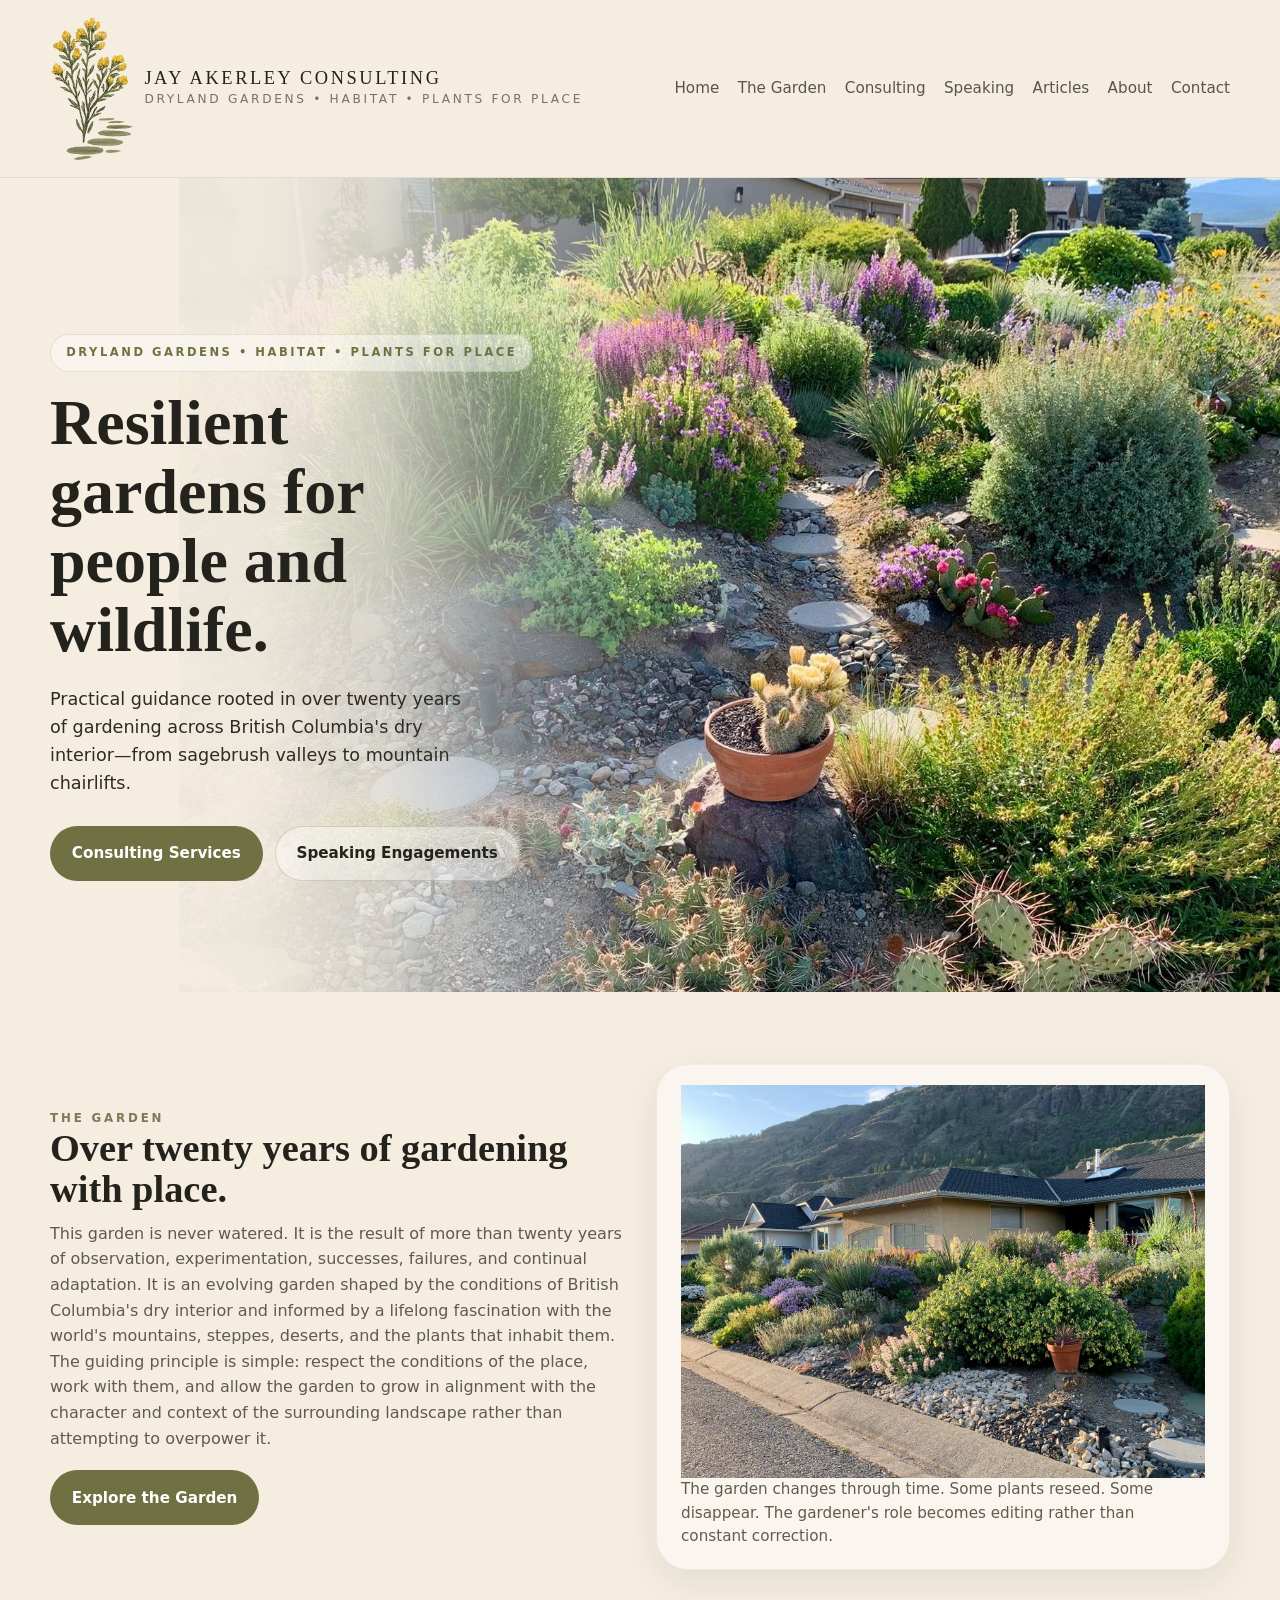
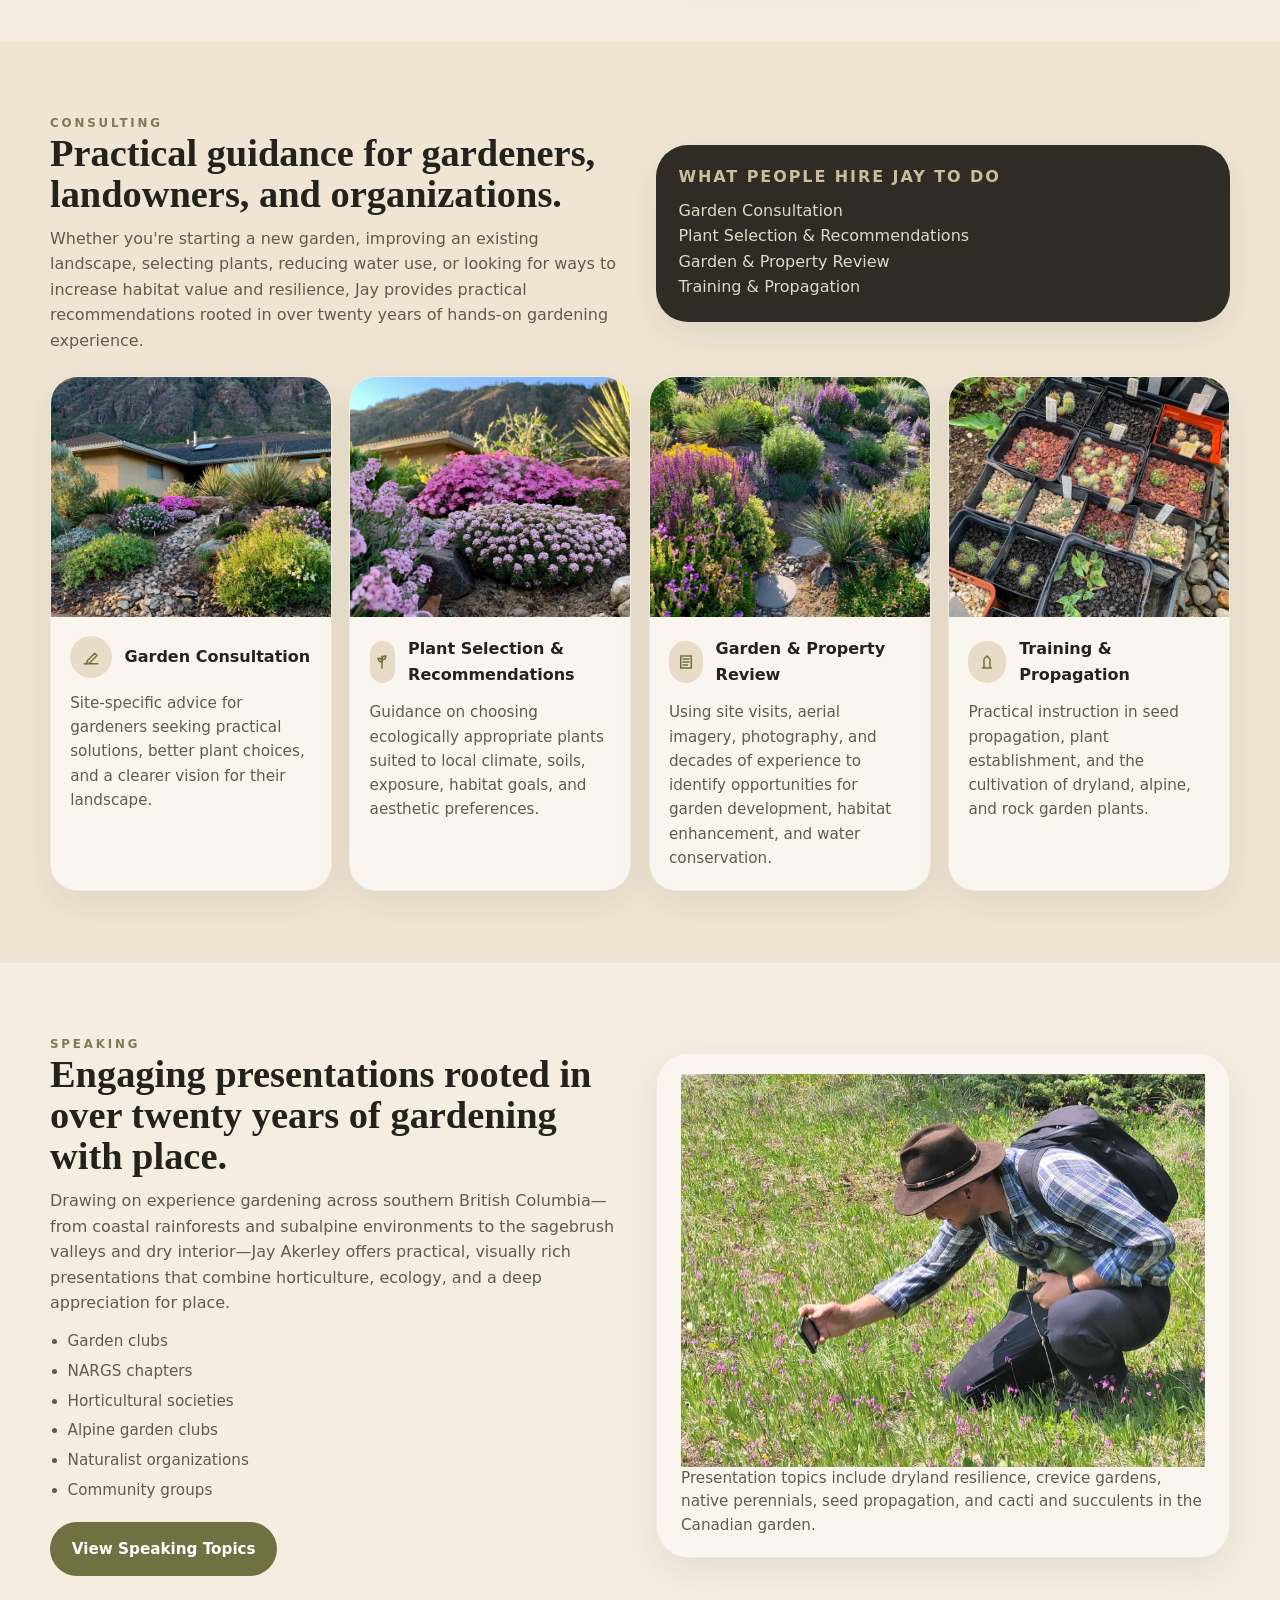
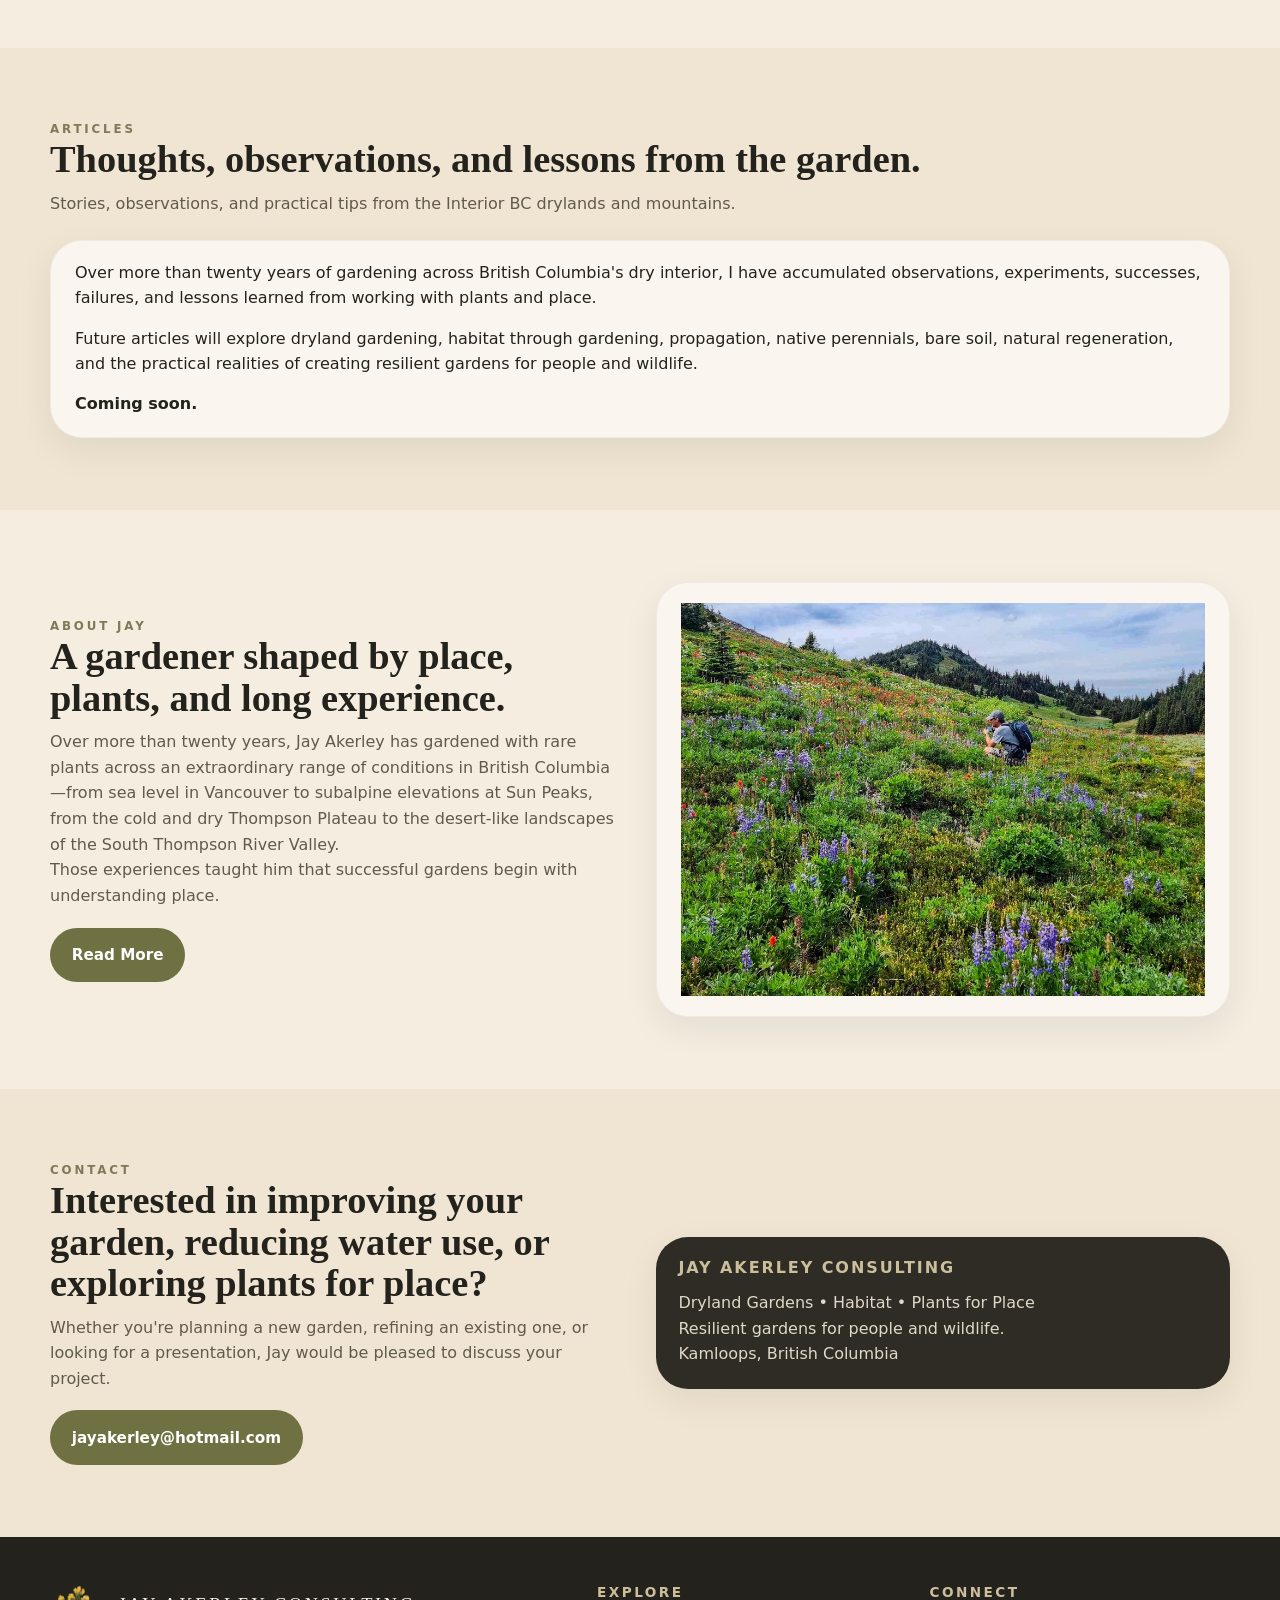
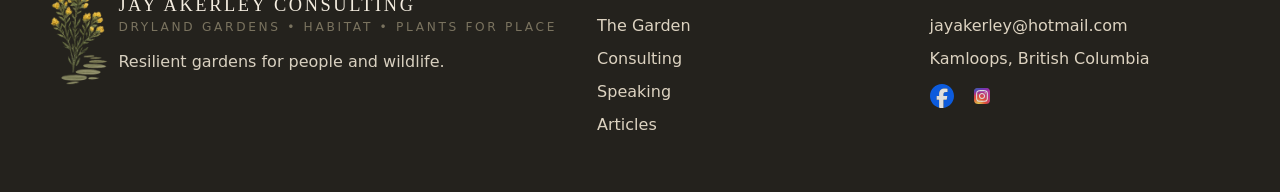
==== index.html @ c8976a8c "Update index.html" ====
<!doctype html>
<html lang="en">
<head>
  <meta charset="utf-8" />
  <meta name="viewport" content="width=device-width, initial-scale=1" />
  <title>Jay Akerley Consulting</title>
  <meta name="description" content="Jay Akerley Consulting — Dryland Gardens, Habitat, Plants for Place." />
  <link rel="stylesheet" href="/styles.css" />
</head>
<body class="">
  <header class="site-header">
    <div class="container header-inner">
      <a href="/index.html" class="brand">
        <img src="/images/akerley-logo.png" alt="" class="logo" />
        <div>
          <div class="brand-name">JAY AKERLEY CONSULTING</div>
          <div class="brand-sub">Dryland Gardens • Habitat • Plants for Place</div>
        </div>
      </a>
      
<nav class="topnav desktop-nav">
  <a href="/index.html">Home</a>
  <a href="/garden.html">The Garden</a>
  <a href="/consulting.html">Consulting</a>
  <a href="/speaking.html">Speaking</a>
  <a href="/articles.html">Articles</a>
  <a href="/about.html">About</a>
  <a href="/contact.html">Contact</a>
</nav>
<details class="mobile-menu">
  <summary>Menu</summary>
  <div class="mobile-menu-panel">
    <a href="/index.html">Home</a>
    <a href="/garden.html">The Garden</a>
    <a href="/consulting.html">Consulting</a>
    <a href="/speaking.html">Speaking</a>
    <a href="/articles.html">Articles</a>
    <a href="/about.html">About</a>
    <a href="/contact.html">Contact</a>
  </div>
</details>

    </div>
  </header>
  
<section class="hero">
  <img class="bg" src="/images/714651250_10174152082140104_7938089028766480697_n.jpg" alt="Dryland garden with mountain backdrop" />
  <div class="container hero-inner">
    <div>
      <span class="kicker">Dryland Gardens • Habitat • Plants for Place</span>
      <h1>Resilient gardens for people and wildlife.</h1>
      <p class="lead">Practical guidance rooted in over twenty years of gardening across British Columbia's dry interior—from sagebrush valleys to mountain chairlifts.</p>
      <div class="actions">
        <a class="btn primary" href="/consulting.html">Consulting Services</a>
        <a class="btn secondary" href="/speaking.html">Speaking Engagements</a>
      </div>
    </div>
  </div>
</section>

<section class="section">
  <div class="container section-grid grid-2">
    <div>
      <p class="eyebrow">The Garden</p>
      <h2>Over twenty years of gardening with place.</h2>
      <p class="copy">This garden is never watered. It is the result of more than twenty years of observation, experimentation, successes, failures, and continual adaptation. It is an evolving garden shaped by the conditions of British Columbia's dry interior and informed by a lifelong fascination with the world's mountains, steppes, deserts, and the plants that inhabit them.</p>
      <p class="copy">The guiding principle is simple: respect the conditions of the place, work with them, and allow the garden to grow in alignment with the character and context of the surrounding landscape rather than attempting to overpower it.</p>
      <p style="margin-top:1.2rem;"><a class="btn primary" href="/garden.html">Explore the Garden</a></p>
    </div>
    <div class="article">
      <div class="image-box tall">
        <img src="/images/708376964_10174094939240104_8973511419617012085_n.jpg" alt="Garden plantings" />
      </div>
      <div class="pad">
        <p class="small">The garden changes through time. Some plants reseed. Some disappear. The gardener's role becomes editing rather than constant correction.</p>
      </div>
    </div>
  </div>
</section>

<section class="section alt">
  <div class="container">
    <div class="section-grid grid-2">
      <div>
        <p class="eyebrow">Consulting</p>
        <h2>Practical guidance for gardeners, landowners, and organizations.</h2>
        <p class="copy">Whether you're starting a new garden, improving an existing landscape, selecting plants, reducing water use, or looking for ways to increase habitat value and resilience, Jay provides practical recommendations rooted in over twenty years of hands-on gardening experience.</p>
      </div>
      <div class="note">
        <h3>What people hire Jay to do</h3>
        <p style="margin-top:.8rem;">Garden Consultation</p>
        <p>Plant Selection &amp; Recommendations</p>
        <p>Garden &amp; Property Review</p>
        <p>Training &amp; Propagation</p>
      </div>
    </div>

    <div class="card-grid grid-4" style="margin-top:1.4rem;">
      <article class="card">
        <div class="image-box"><img src="/images/689567761_10173937063770104_6116397113984922759_n.jpg" alt="Garden consultation image" /></div>
        <div class="pad">
          <div class="meta"><span class="icon-badge"><svg class="ic" width="18" height="18" viewBox="0 0 24 24" fill="none"><path d="M3 21h18" stroke="currentColor" stroke-width="2" stroke-linecap="round"/><path d="M7 17l10-10 3 3-10 10-4 1 1-4z" stroke="currentColor" stroke-width="2" stroke-linejoin="round"/></svg></span><strong>Garden Consultation</strong></div>
          <p class="small">Site-specific advice for gardeners seeking practical solutions, better plant choices, and a clearer vision for their landscape.</p>
        </div>
      </article>
      <article class="card">
        <div class="image-box"><img src="/images/691157831_10173937063495104_4169867192522040508_n.jpg" alt="Plant selection image" /></div>
        <div class="pad">
          <div class="meta"><span class="icon-badge"><svg class="ic" width="18" height="18" viewBox="0 0 24 24" fill="none"><path d="M12 20V4" stroke="currentColor" stroke-width="2" stroke-linecap="round"/><path d="M12 12c-3 0-5-2-5-5 3 0 5 2 5 5z" stroke="currentColor" stroke-width="2"/><path d="M12 9c3 0 5-2 5-5-3 0-5 2-5 5z" stroke="currentColor" stroke-width="2"/></svg></span><strong>Plant Selection &amp; Recommendations</strong></div>
          <p class="small">Guidance on choosing ecologically appropriate plants suited to local climate, soils, exposure, habitat goals, and aesthetic preferences.</p>
        </div>
      </article>
      <article class="card">
        <div class="image-box"><img src="/images/713663648_10174152081805104_2705184577517719382_n.jpg" alt="Garden and property review image" /></div>
        <div class="pad">
          <div class="meta"><span class="icon-badge"><svg class="ic" width="18" height="18" viewBox="0 0 24 24" fill="none"><path d="M5 4h14v16H5z" stroke="currentColor" stroke-width="2"/><path d="M8 8h8M8 12h8M8 16h6" stroke="currentColor" stroke-width="2" stroke-linecap="round"/></svg></span><strong>Garden &amp; Property Review</strong></div>
          <p class="small">Using site visits, aerial imagery, photography, and decades of experience to identify opportunities for garden development, habitat enhancement, and water conservation.</p>
        </div>
      </article>
      <article class="card">
        <div class="image-box"><img src="/images/470497239_18312985126167660_2820225828116471611_n.jpg" alt="Training and propagation image" /></div>
        <div class="pad">
          <div class="meta"><span class="icon-badge"><svg class="ic" width="18" height="18" viewBox="0 0 24 24" fill="none"><path d="M6 20h12" stroke="currentColor" stroke-width="2" stroke-linecap="round"/><path d="M8 20V8l4-4 4 4v12" stroke="currentColor" stroke-width="2" stroke-linejoin="round"/></svg></span><strong>Training &amp; Propagation</strong></div>
          <p class="small">Practical instruction in seed propagation, plant establishment, and the cultivation of dryland, alpine, and rock garden plants.</p>
        </div>
      </article>
    </div>
  </div>
</section>

<section class="section">
  <div class="container section-grid grid-2">
    <div>
      <p class="eyebrow">Speaking</p>
      <h2>Engaging presentations rooted in over twenty years of gardening with place.</h2>
      <p class="copy">Drawing on experience gardening across southern British Columbia—from coastal rainforests and subalpine environments to the sagebrush valleys and dry interior—Jay Akerley offers practical, visually rich presentations that combine horticulture, ecology, and a deep appreciation for place.</p>
      <ul class="list small">
        <li>Garden clubs</li>
        <li>NARGS chapters</li>
        <li>Horticultural societies</li>
        <li>Alpine garden clubs</li>
        <li>Naturalist organizations</li>
        <li>Community groups</li>
      </ul>
      <p style="margin-top:1.2rem;"><a class="btn primary" href="/speaking.html">View Speaking Topics</a></p>
    </div>
    <div class="article">
      <div class="image-box tall">
        <img src="/images/517382011_10171443575075104_3235438899362492608_n.jpg" alt="Speaking image" />
      </div>
      <div class="pad">
        <p class="small">Presentation topics include dryland resilience, crevice gardens, native perennials, seed propagation, and cacti and succulents in the Canadian garden.</p>
      </div>
    </div>
  </div>
</section>

<section class="section alt">
  <div class="container">
    <p class="eyebrow">Articles</p>
    <h2>Thoughts, observations, and lessons from the garden.</h2>
    <p class="copy">Stories, observations, and practical tips from the Interior BC drylands and mountains.</p>
<!--
    <div class="card-grid grid-3" style="margin-top:1.2rem;">
      <article class="card"><div class="pad"><div class="pill">Article</div><h3 style="margin-top:.8rem;">Bare Soil, Living Garden</h3><p class="small" style="margin-top:.6rem;">Why exposed soil, natural regeneration, and editing matter in this style of gardening.</p></div></article>
      <article class="card"><div class="pad"><div class="pill">Article</div><h3 style="margin-top:.8rem;">Gardening with Place</h3><p class="small" style="margin-top:.6rem;">How climate, soils, exposure, and ecology shape better gardens.</p></div></article>
      <article class="card"><div class="pad"><div class="pill">Article</div><h3 style="margin-top:.8rem;">Regeneration, Not Maintenance</h3><p class="small" style="margin-top:.6rem;">How a garden can increasingly participate in its own renewal.</p></div></article>
    </div>
-->
     <div class="article" style="margin-top:1.5rem;">
      <p>
        Over more than twenty years of gardening across British Columbia's dry interior,
        I have accumulated observations, experiments, successes, failures, and lessons
        learned from working with plants and place.
      </p>

      <p>
        Future articles will explore dryland gardening, habitat through gardening,
        propagation, native perennials, bare soil, natural regeneration, and the
        practical realities of creating resilient gardens for people and wildlife.
      </p>
      <p><strong>Coming soon.</strong></p>
    </div>
  </div>
</section>

<section class="section">
  <div class="container split">
    <div>
      <p class="eyebrow">About Jay</p>
      <h2>A gardener shaped by place, plants, and long experience.</h2>
      <p class="copy">Over more than twenty years, Jay Akerley has gardened with rare plants across an extraordinary range of conditions in British Columbia—from sea level in Vancouver to subalpine elevations at Sun Peaks, from the cold and dry Thompson Plateau to the desert-like landscapes of the South Thompson River Valley.</p>
      <p class="copy">Those experiences taught him that successful gardens begin with understanding place.</p>
      <p style="margin-top:1.2rem;"><a class="btn primary" href="/about.html">Read More</a></p>
    </div>
    <div class="article">
      <div class="image-box tall">
        <img src="/images/Picture1.jpg" alt="Portrait of Jay" />
      </div>
    </div>
  </div>
</section>

<section class="section alt">
  <div class="container split">
    <div>
      <p class="eyebrow">Contact</p>
      <h2>Interested in improving your garden, reducing water use, or exploring plants for place?</h2>
      <p class="copy">Whether you're planning a new garden, refining an existing one, or looking for a presentation, Jay would be pleased to discuss your project.</p>
      <p style="margin-top:1.2rem;"><a class="btn primary" href="mailto:jayakerley@hotmail.com">jayakerley@hotmail.com</a></p>
    </div>
    <div class="note">
      <h3>Jay Akerley Consulting</h3>
      <p style="margin-top:.85rem;">Dryland Gardens • Habitat • Plants for Place</p>
      <p>Resilient gardens for people and wildlife.</p>
      <p>Kamloops, British Columbia</p>
    </div>
  </div>
</section>

  
<footer class="site-footer">
  <div class="container footer-grid">
    <div>
      <div class="brand footer-brand">
        <img src="/images/akerley-logo.png" alt="" class="logo" />
        <div>
          <div class="brand-name">JAY AKERLEY CONSULTING</div>
          <div class="brand-sub">Dryland Gardens • Habitat • Plants for Place</div>
          <p class="footer-tag">Resilient gardens for people and wildlife.</p>
        </div>
      </div>
    </div>
    <div>
      <h3>Explore</h3>
      <ul>
        <li><a href="/garden.html">The Garden</a></li>
        <li><a href="/consulting.html">Consulting</a></li>
        <li><a href="/speaking.html">Speaking</a></li>
        <li><a href="/articles.html">Articles</a></li>
      </ul>
    </div>
    <div>
      <h3>Connect</h3>
        <ul>
          <li><a href="mailto:jayakerley@hotmail.com">jayakerley@hotmail.com</a></li>
          <li>Kamloops, British Columbia</li>
        </ul>
      <div class="social-links">
        <a href="https://facebook.com/jay.akerley/" target="_blank" aria-label="Facebook">
          <img src="/images/facebook.svg" alt="Facebook">
        </a>
        <a href="https://instagram.com/jayakerley/" target="_blank" aria-label="Instagram">
        <img src="/images/instagram.svg" alt="Instagram">
        </a>
      </div>
    </div>
  </div>
</footer>

</body>
</html>
---- styles.css ----
:root{
  --bg:#f4ede0;
  --bg-alt:#efe5d2;
  --card:#faf6ef;
  --ink:#24221d;
  --muted:#605b4d;
  --sage:#6f7142;
  --sage-dark:#5f6139;
  --line:rgba(36,34,29,.09);
  --shadow:0 12px 35px rgba(36,34,29,.08);
  --radius:28px;
}
*{box-sizing:border-box}
html{scroll-behavior:smooth}
body{
  margin:0;
  font-family: Inter, system-ui, -apple-system, BlinkMacSystemFont, "Segoe UI", sans-serif;
  color:var(--ink);
  background:var(--bg);
  line-height:1.6;
}
img{max-width:100%; display:block}
a{color:inherit; text-decoration:none}
.container{width:min(1180px, calc(100% - 2rem)); margin:0 auto}
.site-header{
  position:sticky; top:0; z-index:40;
  backdrop-filter: blur(12px);
  background:rgba(244,237,224,.9);
  border-bottom:1px solid var(--line);
}
.header-inner{
  display:flex;
  align-items:center;
  justify-content:space-between;
  gap:1rem;
  padding:1rem 0;
}

.brand{
  display:flex;
  align-items:center;
  gap:.65rem;
  min-width:0;
}

.logo{
  width:84px;
  height:auto;
  flex:none;
}

.brand-name{
  font-family: Georgia, "Times New Roman", serif;
  letter-spacing:.14em;
  text-transform:uppercase;
  font-size:1.15rem;
  line-height:1.1;
}

.brand-sub{
  font-size:.76rem;
  letter-spacing:.22em;
  text-transform:uppercase;
  color:#7a735f;
  margin-top:.15rem;
}
.topnav{display:flex; gap:1.15rem; font-size:.95rem; color:#5a5548}
.topnav a{padding:.3rem 0}
.topnav a:hover{color:var(--sage)}
.mobile-menu{display:none; position:relative}
.mobile-menu summary{
  list-style:none; cursor:pointer; padding:.55rem .85rem; border:1px solid var(--line);
  border-radius:999px; background:rgba(255,255,255,.35);
}
.mobile-menu summary::-webkit-details-marker{display:none}
.mobile-menu-panel{
  position:absolute; right:0; top:calc(100% + .5rem);
  background:#fff; border:1px solid var(--line); border-radius:18px; box-shadow:var(--shadow);
  padding:.5rem; min-width:220px;
}
.mobile-menu-panel a{display:block; padding:.75rem .8rem; border-radius:12px}
.mobile-menu-panel a:hover{background:rgba(111,113,66,.08)}
.hero{
  position:relative; overflow:hidden;
  min-height:calc(100vh - 86px);
  display:flex; align-items:center;
}
.hero::before{
  content:"";
  position:absolute;
  inset:0;
  background: linear-gradient(
    90deg,
    rgba(244,237,224,0.98) 0%,
    rgba(244,237,224,0.96) 20%,
    rgba(244,237,224,0.82) 30%,
    rgba(244,237,224,0.45) 40%,
    rgba(244,237,224,0.12) 52%,
    rgba(244,237,224,0.00) 62%
  );
  z-index:1;
}
.hero img.bg{
  position:absolute;
  top:0;
  left:0;
  width:108%;
  height:100%;
  object-fit:cover;
  transform:translateX(14%);
}
.hero-inner{position:relative; z-index:2; padding:7rem 0 4.25rem 0;}
.kicker{
  display:inline-flex; align-items:center; gap:.4rem;
  border:1px solid rgba(111,113,66,.16); background:rgba(255,255,255,.45);
  color:var(--sage); padding:.55rem .95rem; border-radius:999px;
  letter-spacing:.22em; text-transform:uppercase; font-size:.72rem; font-weight:700;
}
h1,h2,h3{
  font-family: Georgia, "Times New Roman", serif; line-height:1.08; margin:0; margin-bottom: 10px;
}
h1{font-size:clamp(2.5rem, 5vw, 4.5rem); max-width:10ch; margin-top:1rem}
h2{font-size:clamp(2rem, 3vw, 3rem)}
h3{font-size:1.38rem}
.lead{font-size:1.1rem; color:#2f2b24; max-width:26rem; margin-top:1.3rem}
.actions{display:flex; flex-wrap:wrap; gap:.75rem; margin-top:1.8rem}
.btn{
  display:inline-flex; align-items:center; gap:.5rem;
  border-radius:999px; padding:.88rem 1.3rem; font-weight:700; font-size:.95rem;
  border:1px solid transparent; transition:.15s ease;
}
.btn.primary{background:var(--sage); color:#fff}
.btn.primary:hover{background:var(--sage-dark)}
.btn.secondary{background:rgba(255,255,255,.4); border-color:rgba(111,113,66,.25)}
.btn.secondary:hover{background:rgba(255,255,255,.68)}
.section{padding:4.5rem 0}
.section.alt{background:var(--bg-alt)}
.section-grid{
  display:grid; gap:2rem; align-items:center;
}
.grid-2{grid-template-columns:1fr 1fr}
.grid-3{grid-template-columns:repeat(3, 1fr)}
.grid-4{grid-template-columns:repeat(4, 1fr)}
.section p{margin:0}
.eyebrow{
  margin:0 0 .75rem; color:#7e7a57;
  letter-spacing:.24em; text-transform:uppercase; font-size:.74rem; font-weight:700;
}
.copy{color:var(--muted); font-size:1rem; margin-top:1rem}
.card-grid{display:grid; gap:1.1rem}
.card{
  background:var(--card); border-radius:1.7rem; overflow:hidden; box-shadow:var(--shadow);
  border:1px solid rgba(36,34,29,.05)
}
.card .pad{padding:1.2rem}
.card .meta{display:flex; align-items:center; gap:.8rem; margin-bottom:.8rem}
.icon-badge{
  width:2.6rem; height:2.6rem; border-radius:999px; display:grid; place-items:center;
  background:#e7dcc7; color:var(--sage)
}
.image-box{height:240px; overflow:hidden}
.image-box img{width:100%; height:100%; object-fit:cover}
.image-box.tall{
  aspect-ratio: 4 / 3;
  height:auto;
}
.pill{
  display:inline-flex; padding:.3rem .65rem; border-radius:999px; background:rgba(111,113,66,.09); color:var(--sage);
  font-size:.75rem; font-weight:700; letter-spacing:.14em; text-transform:uppercase;
}
.list{padding-left:1.1rem; margin:.8rem 0 0}
.list li{margin:.35rem 0}
.split{
  display:grid; grid-template-columns:1fr 1fr; gap:2rem; align-items:center
}
.note{
  background:#2f2c26; color:#f4ede0; border-radius:2rem; padding:1.4rem; box-shadow:var(--shadow)
}
.note h3{font-family:Inter, system-ui, sans-serif; font-size:1rem; letter-spacing:.12em; text-transform:uppercase; color:#cbbf9b}
.note p{color:#e0d8c8}
.site-footer{
  background:#24221d; color:#f4ede0; padding:3rem 0; margin-top:0
}
.footer-grid{display:grid; grid-template-columns:1.2fr .7fr .7fr; gap:2rem; align-items:start}
.site-footer h3{
  font-family:Inter, system-ui, sans-serif; text-transform:uppercase; letter-spacing:.18em; font-size:.85rem; color:#cbbf9b;
  margin-bottom:.85rem
}
.site-footer ul{list-style:none; padding:0; margin:0}
.site-footer li{margin:.45rem 0; color:#ddd3c1}
.site-footer a:hover{color:#fff}
.footer-tag{margin:.75rem 0 0; color:#d8d0c0}
.footer-brand .logo{width:58px}
.subpage-hero{
  padding:4rem 0 2rem;
  border-bottom:1px solid var(--line);
  background:linear-gradient(180deg, rgba(255,255,255,.22), rgba(255,255,255,0));
}
.subpage-hero .hero-grid{
  display:grid; gap:2rem; grid-template-columns:1.1fr .9fr; align-items:center;
}
.subpage-hero .portrait{
  border-radius:2rem;
  overflow:hidden;
  box-shadow:var(--shadow);
  aspect-ratio: 4 / 3;
}

.subpage-hero .portrait img{
  display:block;
  width:100%;
  height:100%;
  object-fit:cover;
}
.page-content{padding:3rem 0 4.5rem}
.article{
  background:var(--card);
  border-radius:2rem;
  box-shadow:var(--shadow);
  border:1px solid rgba(36,34,29,.05);
  overflow:hidden;
  padding:1.25rem 1.5rem;
}

.article + .article{
  margin-top:1rem;
}

.article h3{
  margin:0 0 .75rem;
}

.article p{
  line-height:1.55;
  margin:0 0 1rem;
}

.article p:last-child{
  margin-bottom:0;
}

.small{
  font-size:.95rem;
  color:var(--muted);
}

.hr{
  height:1px;
  background:var(--line);
  margin:1rem 0;
}
@media (max-width: 980px){
  .topnav.desktop-nav{display:none}
  .mobile-menu{display:block}

  .hero{
    min-height:auto;
  }

  .hero-inner{
    padding:2rem 0 3rem;
  }

  .hero img.bg{
    position:absolute;
    inset:0;
    width:100%;
    height:100%;
    left:0;
    transform:none;
    object-fit:cover;
    object-position:70% center;
  }

  .grid-2,.grid-3,.grid-4,.split,.subpage-hero .hero-grid,.footer-grid{
    grid-template-columns:1fr;
  }

  h1{
    max-width:8ch;
    font-size:clamp(2.1rem, 7vw, 3.2rem);
  }

  .lead{
    max-width:30rem;
    font-size:1rem;
  }

  .kicker{
    display:none;
  }

  .actions{
    flex-wrap:wrap;
  }

  .btn{
    width:auto;
  }
}

@media (max-width: 640px){
  .container{
    width:min(100% - 1.2rem, 1180px);
  }

  .header-inner{
    padding:.6rem 0;
    align-items:flex-start;
  }

  .brand{
    gap:.45rem;
  }

  .logo{
    width:40px;
  }

  .brand-name{
    font-size:.72rem;
    letter-spacing:.11em;
  }

  .brand-sub{
    font-size:.5rem;
    letter-spacing:.11em;
    line-height:1.3;
  }

  .hero-inner{
    padding:1.5rem 0 2.5rem;
  }

  .hero img.bg{
    position:absolute;
    inset:0;
    width:100%;
    height:100%;
    left:0;
    transform:none;
    object-fit:cover;
    object-position:74% center;
  }

.hero::before{
  background:linear-gradient(
    180deg,
    rgba(244,237,224,.95) 0%,
    rgba(244,237,224,.82) 38%,
    rgba(244,237,224,.42) 70%,
    rgba(244,237,224,.10) 100%
  );
}

  .kicker{
    display:none;
  }

h1{
  font-size:clamp(1.8rem, 10vw, 2.5rem);
}

  .lead{
    font-size:.96rem;
    max-width:24rem;
  }

  .actions{
    flex-direction:column;
    align-items:flex-start;
    gap:.6rem;
  }

  .btn{
    width:100%;
    max-width:18rem;
    justify-content:center;
  }

  .section{
    padding:3rem 0;
  }

  .image-box{height:210px}
  .image-box.tall{height:240px}
}

.social-links{
  display:flex;
  gap:1rem;
  margin-top:.75rem;
}

.social-links img{
  width:24px;
  height:24px;
  opacity:.85;
  transition:.15s ease;
}

.social-links img:hover{
  opacity:1;
}
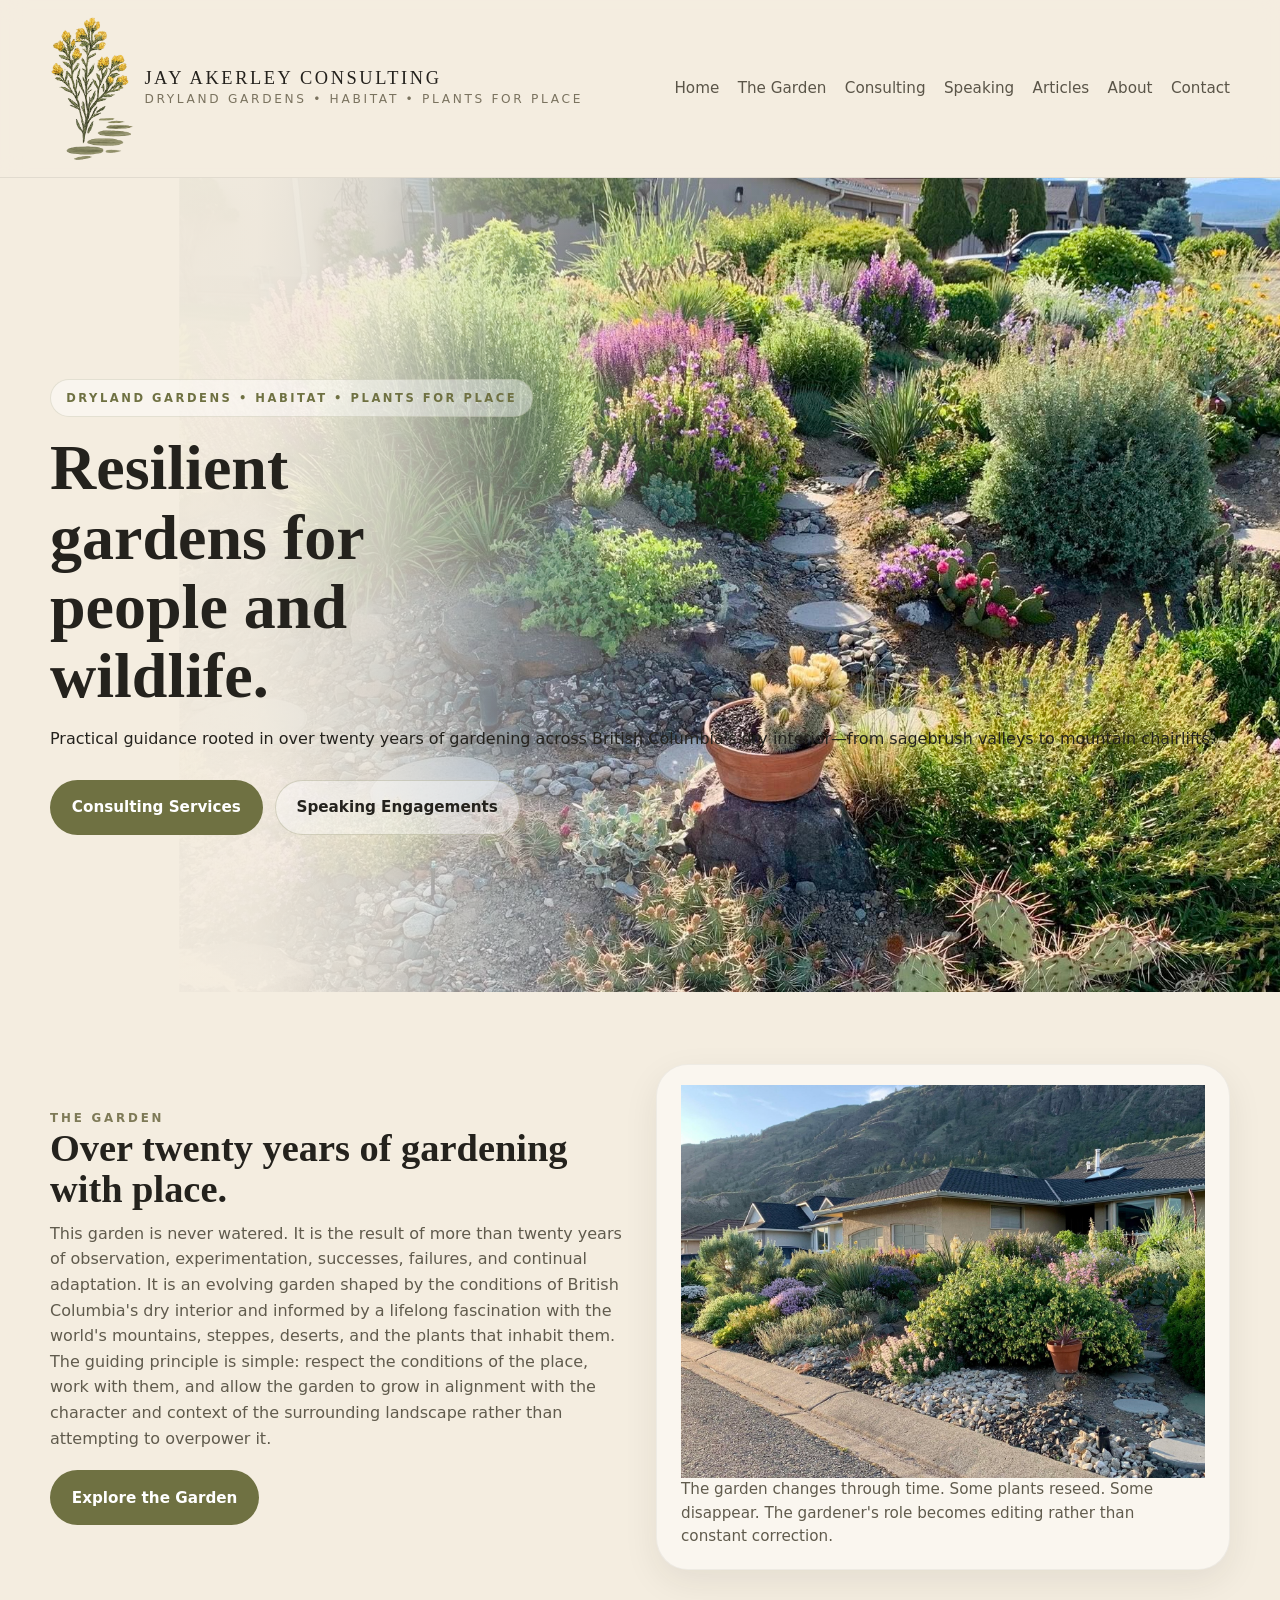
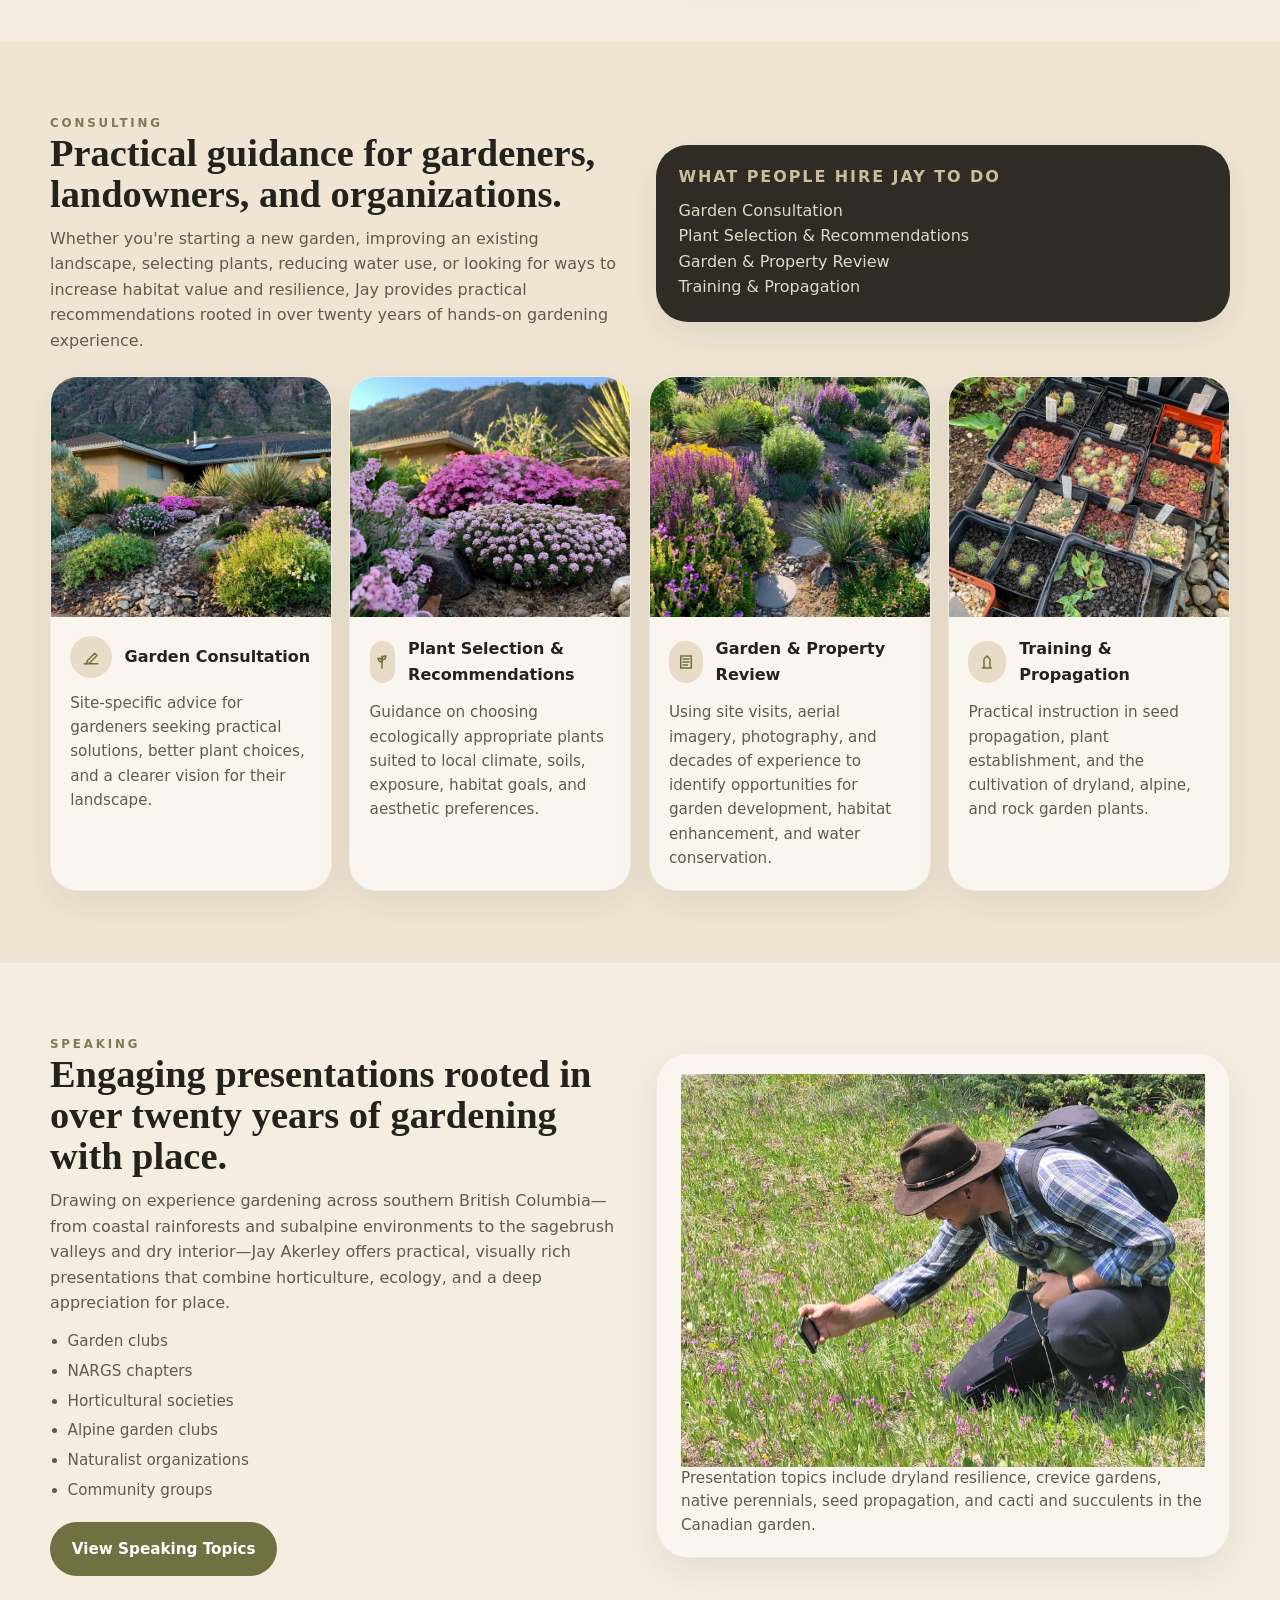
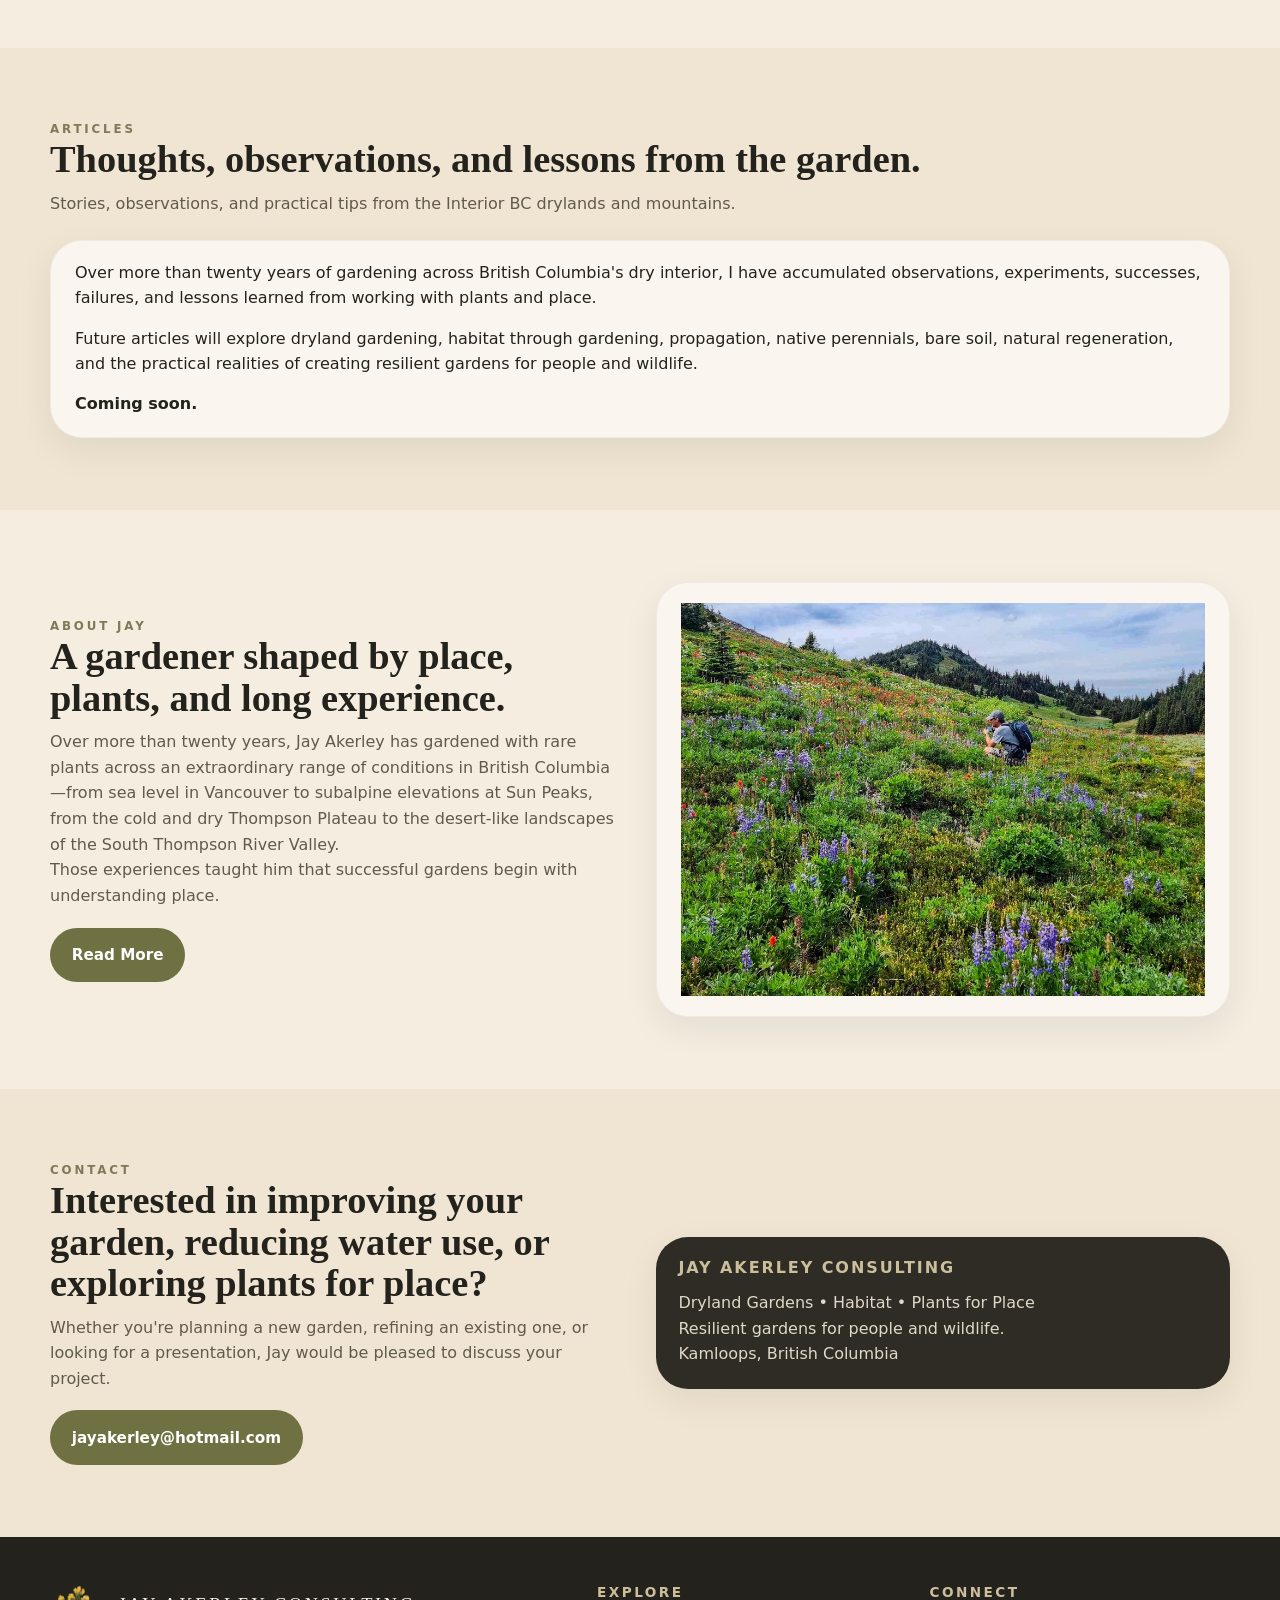
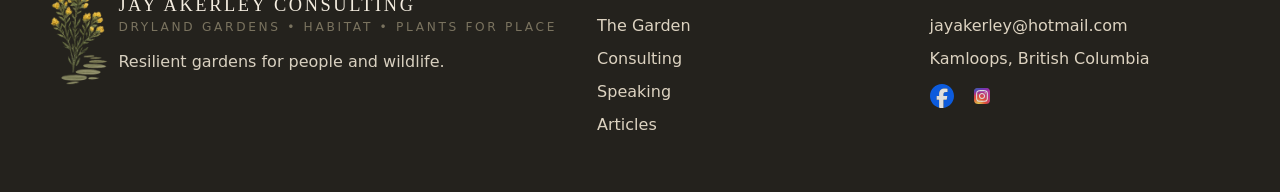
==== commit 3414ff4e: "Update index.html" ====
--- a/index.html
+++ b/index.html
@@ -49,7 +49,8 @@
     <div>
       <span class="kicker">Dryland Gardens • Habitat • Plants for Place</span>
       <h1>Resilient gardens for people and wildlife.</h1>
-      <p class="lead">Practical guidance rooted in over twenty years of gardening across British Columbia's dry interior—from sagebrush valleys to mountain chairlifts.</p>
+
+      <p>Practical guidance rooted in over twenty years of gardening across British Columbia's dry interior—from sagebrush valleys to mountain chairlifts.</p>
       <div class="actions">
         <a class="btn primary" href="/consulting.html">Consulting Services</a>
         <a class="btn secondary" href="/speaking.html">Speaking Engagements</a>
--- a/styles.css
+++ b/styles.css
@@ -250,6 +250,22 @@
   background:var(--line);
   margin:1rem 0;
 }
+.social-links{
+  display:flex;
+  gap:1rem;
+  margin-top:.75rem;
+}
+
+.social-links img{
+  width:24px;
+  height:24px;
+  opacity:.85;
+  transition:.15s ease;
+}
+
+.social-links img:hover{
+  opacity:1;
+}
 @media (max-width: 980px){
   .topnav.desktop-nav{display:none}
   .mobile-menu{display:block}
@@ -304,7 +320,7 @@
   .container{
     width:min(100% - 1.2rem, 1180px);
   }
-
+  
   .header-inner{
     padding:.6rem 0;
     align-items:flex-start;
@@ -347,10 +363,10 @@
 .hero::before{
   background:linear-gradient(
     180deg,
-    rgba(244,237,224,.95) 0%,
-    rgba(244,237,224,.82) 38%,
-    rgba(244,237,224,.42) 70%,
-    rgba(244,237,224,.10) 100%
+    rgba(244,237,224,.97) 0%,
+    rgba(244,237,224,.88) 42%,
+    rgba(244,237,224,.55) 72%,
+    rgba(244,237,224,.15) 100%
   );
 }
 
@@ -360,13 +376,18 @@
 
 h1{
   font-size:clamp(1.8rem, 10vw, 2.5rem);
-}
-
-  .lead{
-    font-size:.96rem;
-    max-width:24rem;
-  }
-
+  max-width:12ch;
+  line-height:1.02;
+}
+
+.lead{
+  font-size:.96rem;
+  max-width:24rem;
+  display:inline-block;
+  background:rgba(244,237,224,.75);
+  padding:.4rem .6rem;
+  border-radius:.5rem;
+}
   .actions{
     flex-direction:column;
     align-items:flex-start;
@@ -386,20 +407,3 @@
   .image-box{height:210px}
   .image-box.tall{height:240px}
 }
-
-.social-links{
-  display:flex;
-  gap:1rem;
-  margin-top:.75rem;
-}
-
-.social-links img{
-  width:24px;
-  height:24px;
-  opacity:.85;
-  transition:.15s ease;
-}
-
-.social-links img:hover{
-  opacity:1;
-}
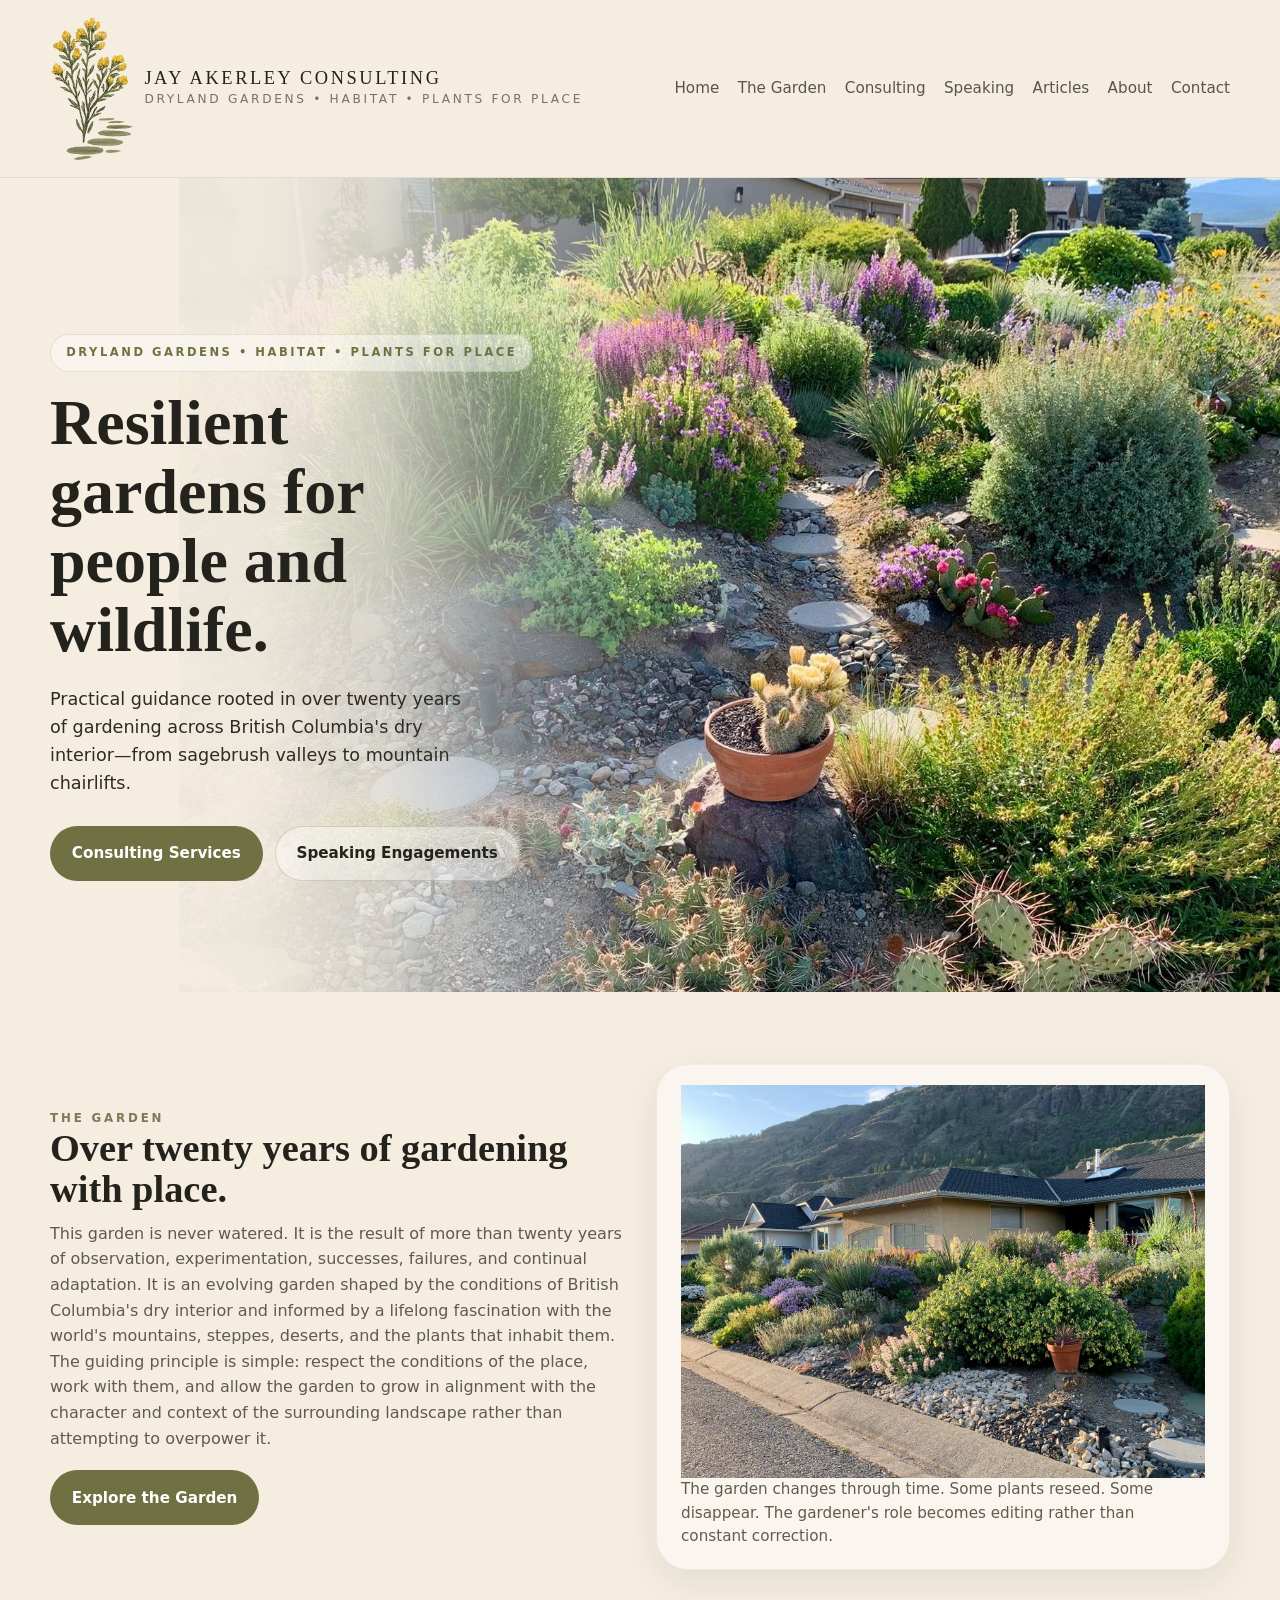
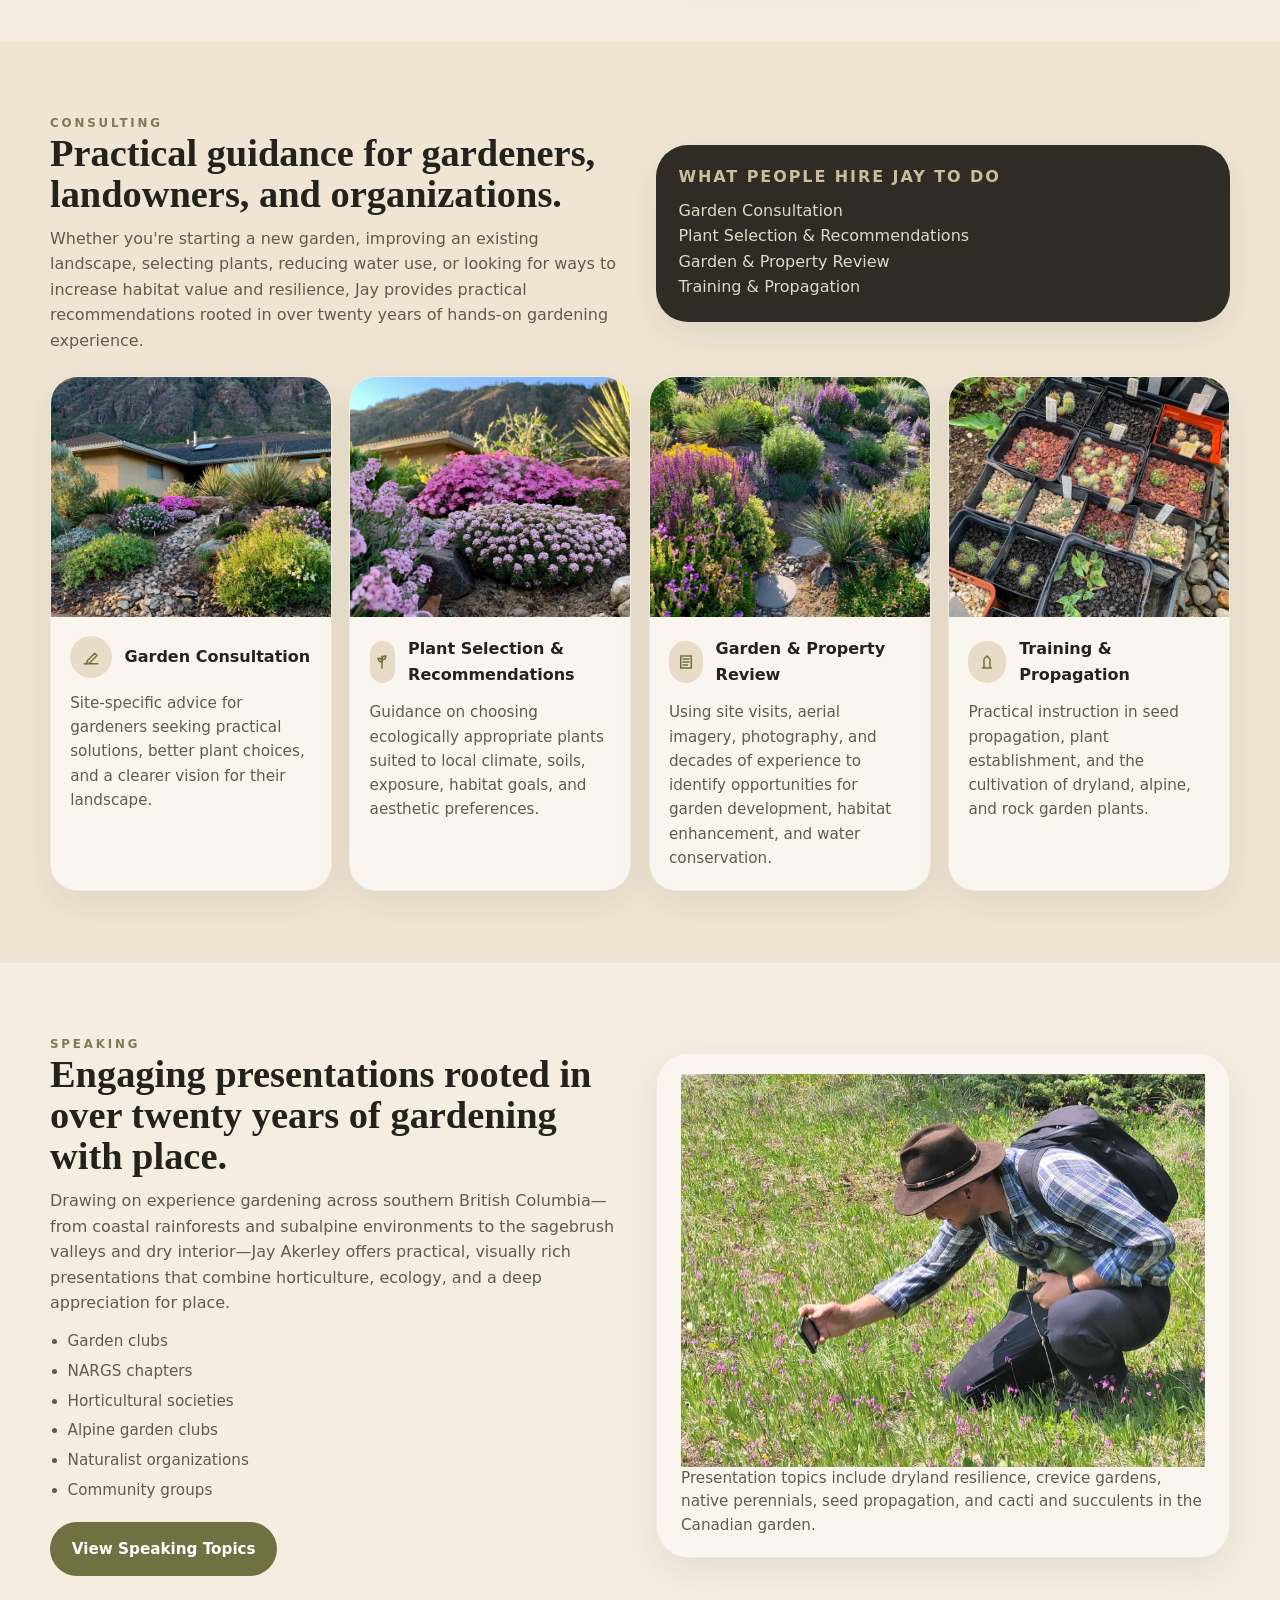
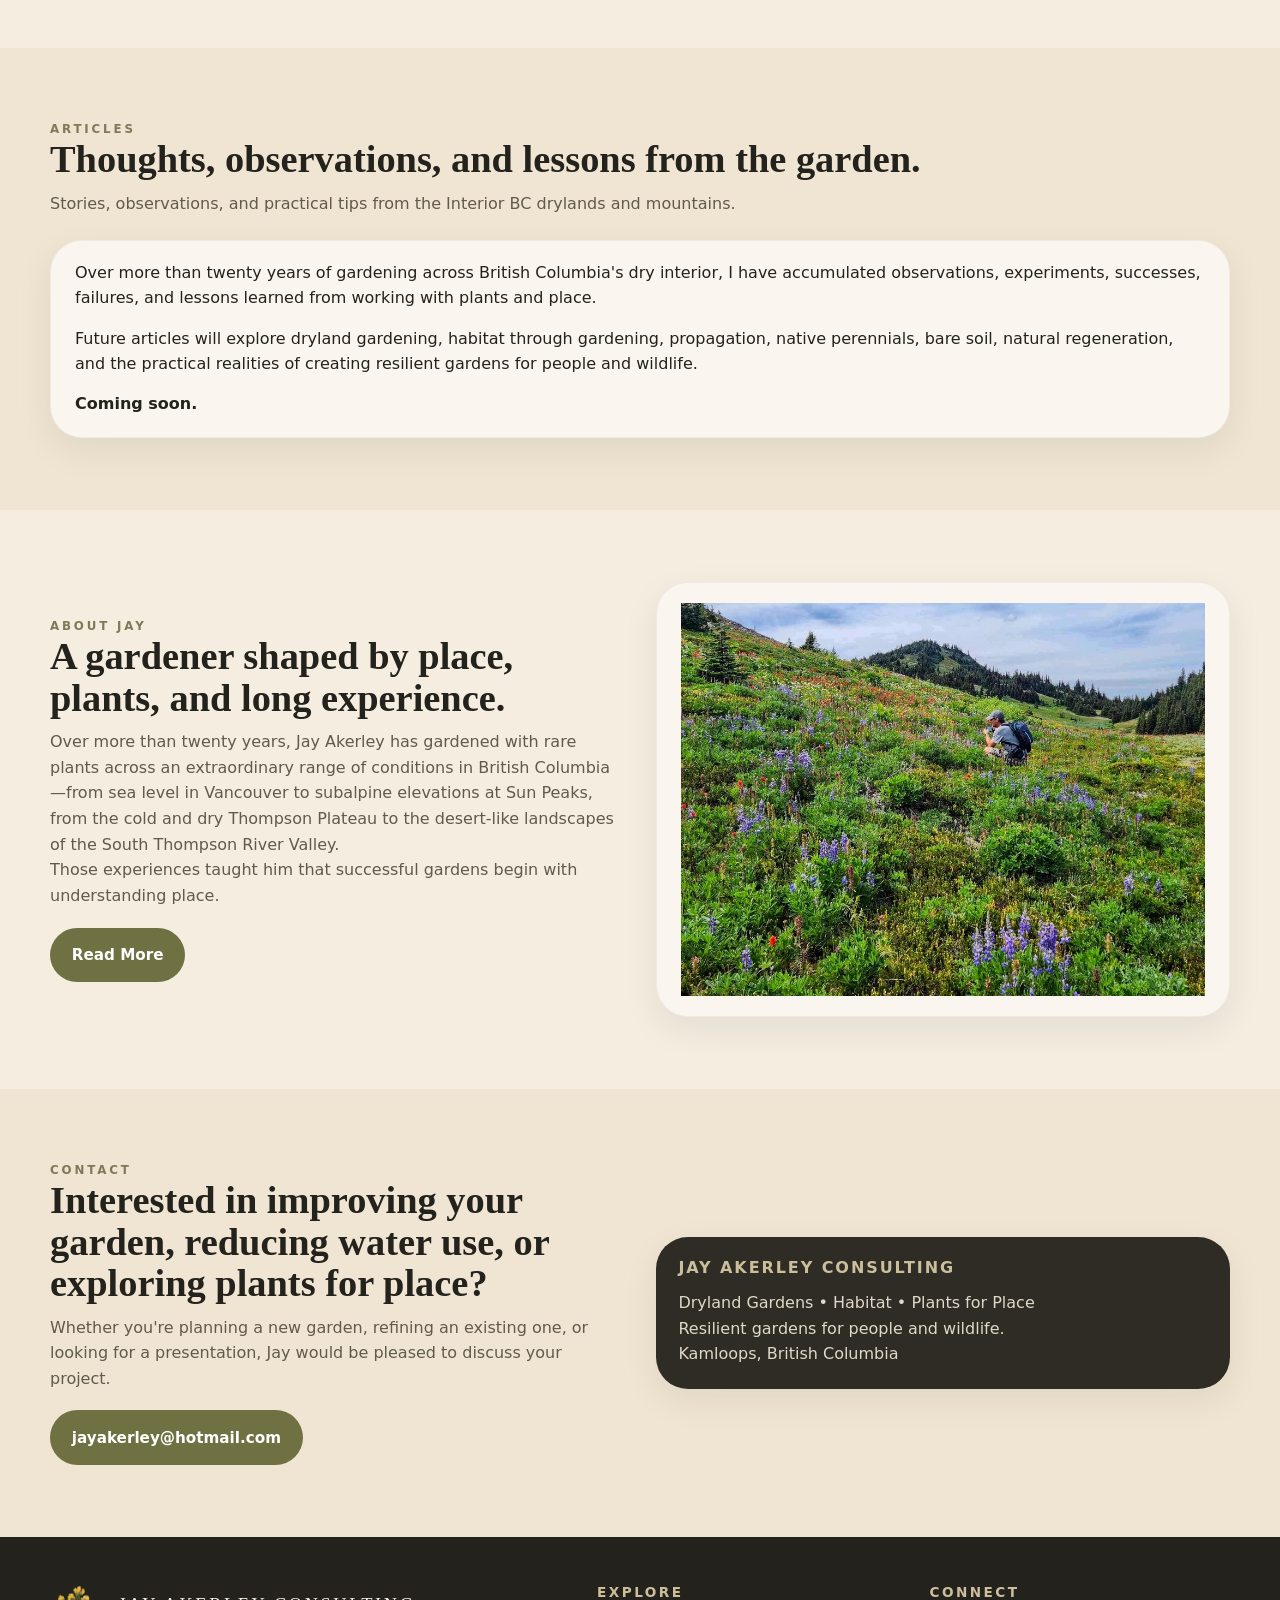
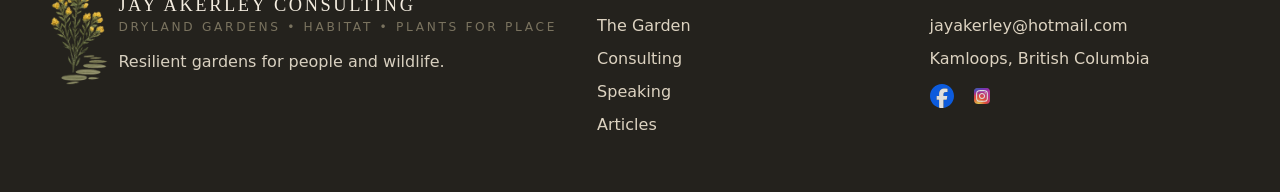
==== commit 3654ab81: "Update index.html" ====
--- a/index.html
+++ b/index.html
@@ -49,8 +49,9 @@
     <div>
       <span class="kicker">Dryland Gardens • Habitat • Plants for Place</span>
       <h1>Resilient gardens for people and wildlife.</h1>
-
-      <p>Practical guidance rooted in over twenty years of gardening across British Columbia's dry interior—from sagebrush valleys to mountain chairlifts.</p>
+        <div class="lead-wrap">
+          <p class="lead">Practical guidance rooted in over twenty years of gardening across British Columbia's dry interior—from sagebrush valleys to mountain chairlifts.</p>
+        </div>
       <div class="actions">
         <a class="btn primary" href="/consulting.html">Consulting Services</a>
         <a class="btn secondary" href="/speaking.html">Speaking Engagements</a>
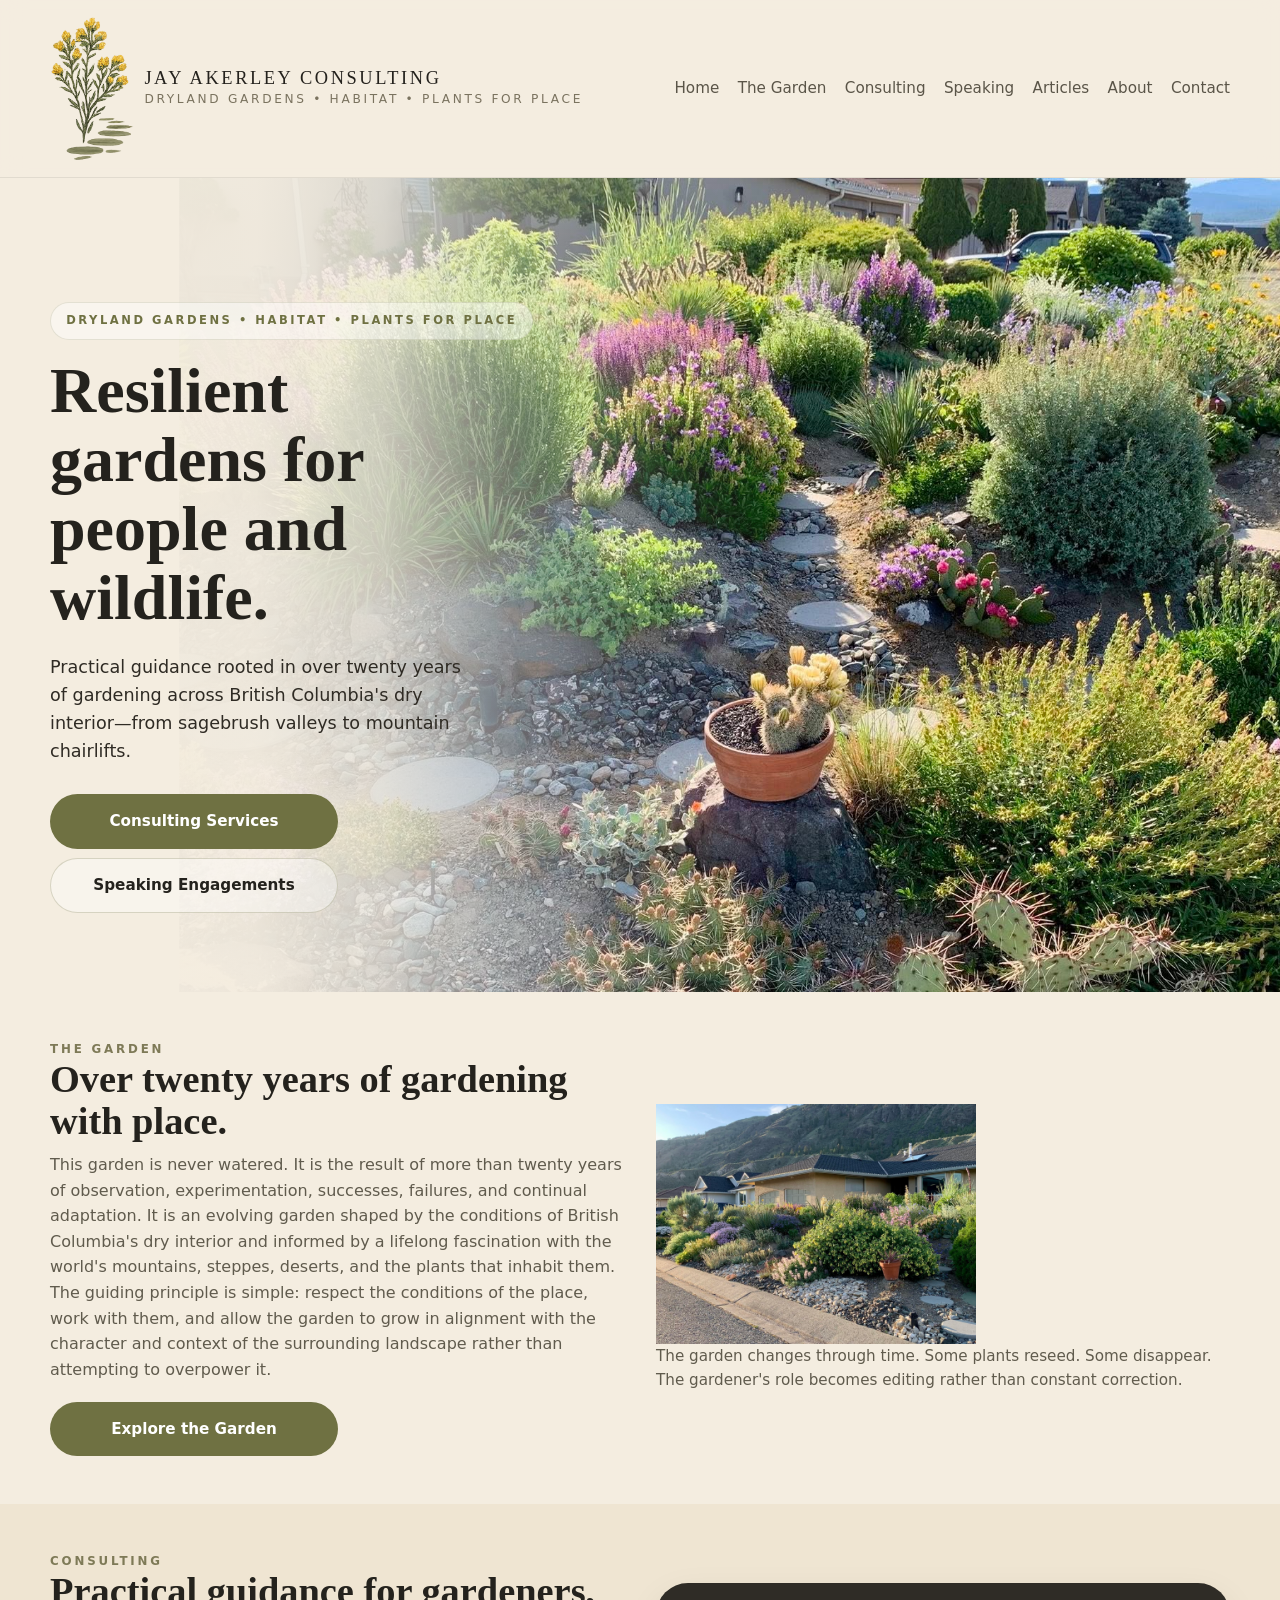
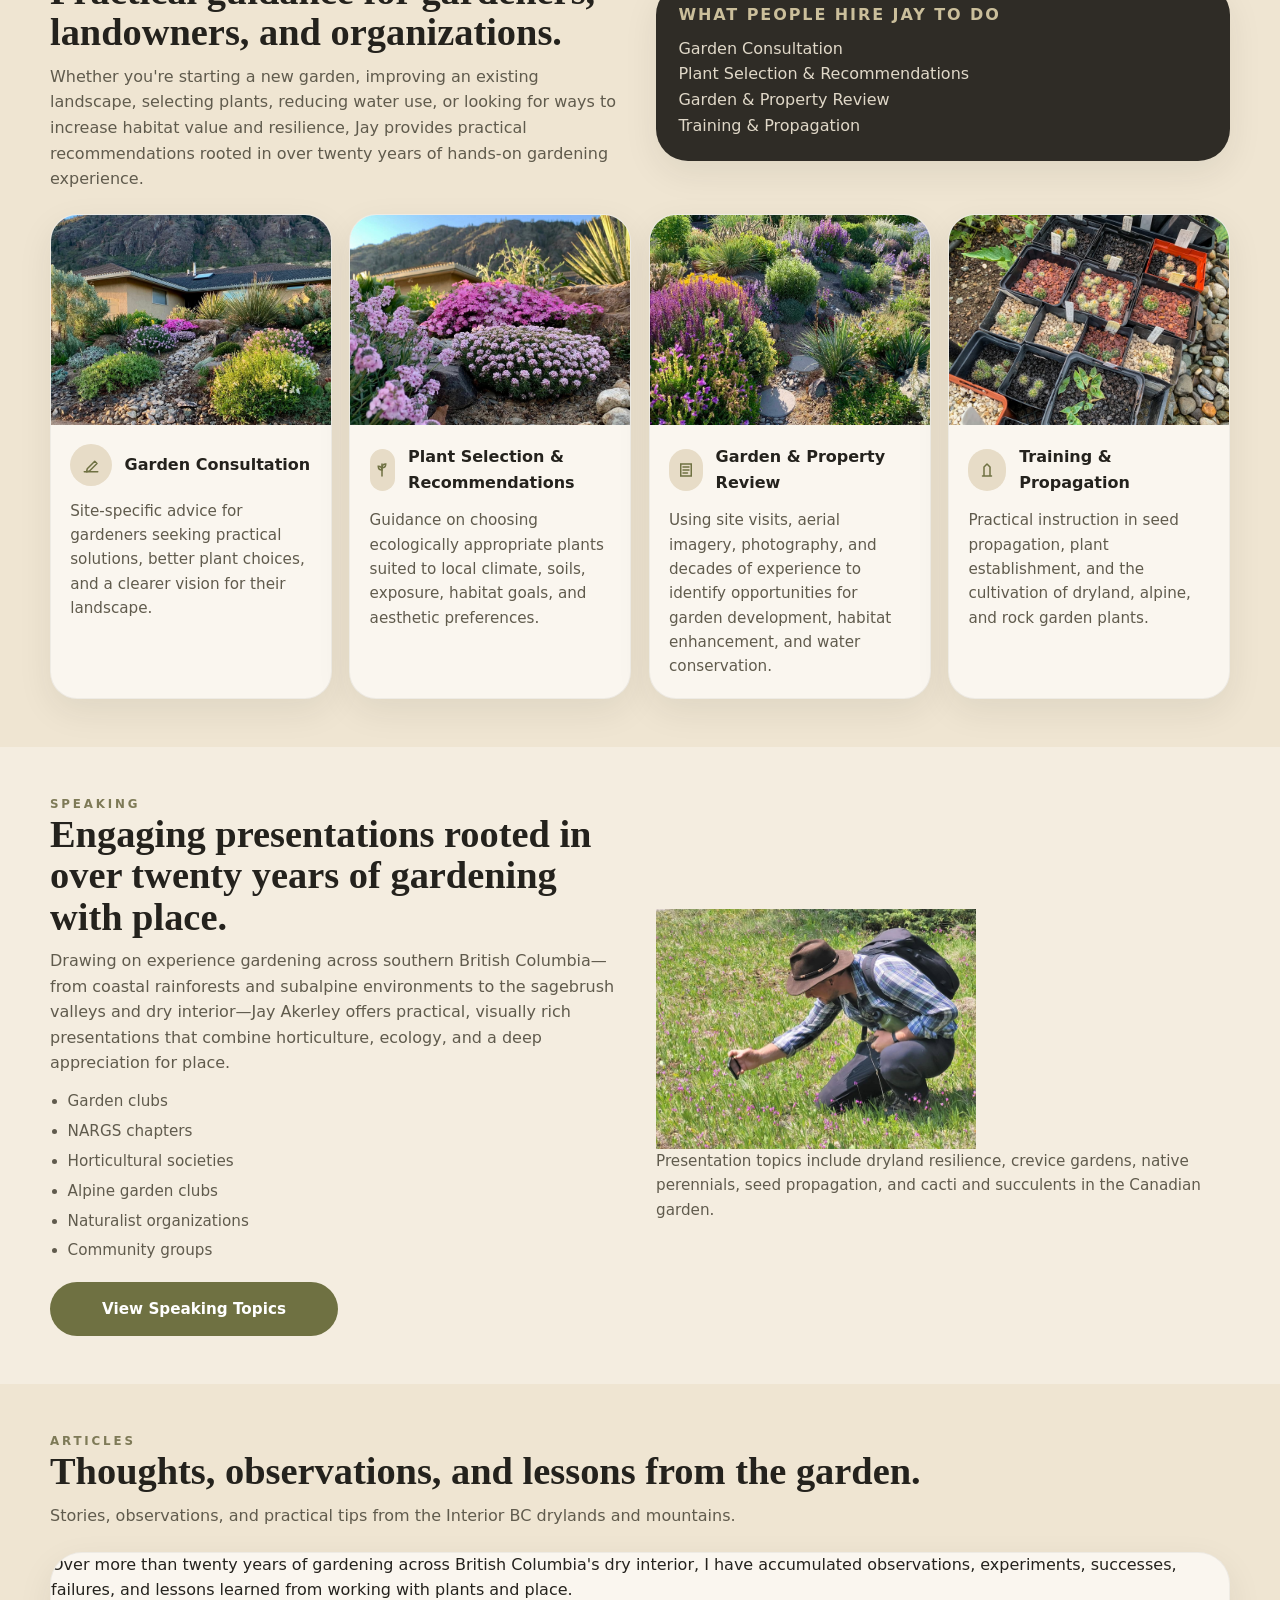
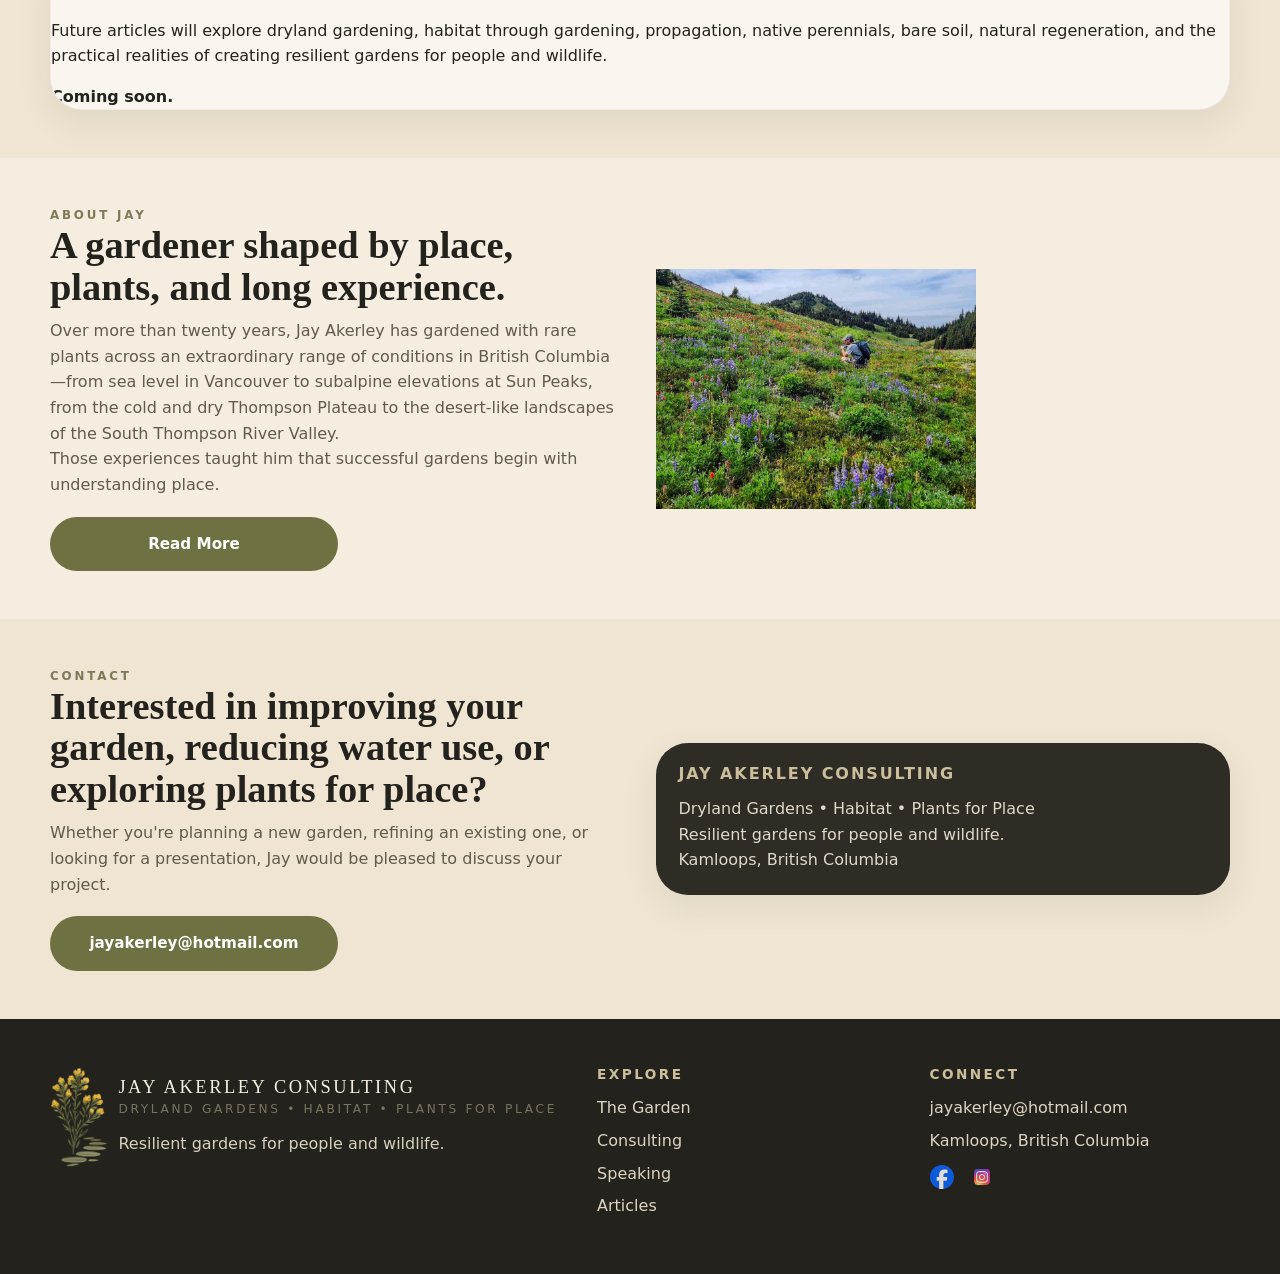
==== commit 894209f8: "Update index.html" ====
--- a/index.html
+++ b/index.html
@@ -69,7 +69,7 @@
       <p class="copy">The guiding principle is simple: respect the conditions of the place, work with them, and allow the garden to grow in alignment with the character and context of the surrounding landscape rather than attempting to overpower it.</p>
       <p style="margin-top:1.2rem;"><a class="btn primary" href="/garden.html">Explore the Garden</a></p>
     </div>
-    <div class="article">
+    <div class="feature-card">
       <div class="image-box tall">
         <img src="/images/708376964_10174094939240104_8973511419617012085_n.jpg" alt="Garden plantings" />
       </div>
@@ -146,7 +146,7 @@
       </ul>
       <p style="margin-top:1.2rem;"><a class="btn primary" href="/speaking.html">View Speaking Topics</a></p>
     </div>
-    <div class="article">
+    <div class="feature-card">
       <div class="image-box tall">
         <img src="/images/517382011_10171443575075104_3235438899362492608_n.jpg" alt="Speaking image" />
       </div>
@@ -195,7 +195,7 @@
       <p class="copy">Those experiences taught him that successful gardens begin with understanding place.</p>
       <p style="margin-top:1.2rem;"><a class="btn primary" href="/about.html">Read More</a></p>
     </div>
-    <div class="article">
+    <div class="feature-card">
       <div class="image-box tall">
         <img src="/images/Picture1.jpg" alt="Portrait of Jay" />
       </div>
--- a/styles.css
+++ b/styles.css
@@ -220,7 +220,11 @@
   box-shadow:var(--shadow);
   border:1px solid rgba(36,34,29,.05);
   overflow:hidden;
-  padding:1.25rem 1.5rem;
+  padding:0;
+}
+
+.article .pad{
+  padding:1rem 1.25rem 1.25rem;
 }
 
 .article + .article{
@@ -349,44 +353,58 @@
     padding:1.5rem 0 2.5rem;
   }
 
-  .hero img.bg{
-    position:absolute;
-    inset:0;
-    width:100%;
-    height:100%;
-    left:0;
-    transform:none;
-    object-fit:cover;
-    object-position:74% center;
-  }
+.hero img.bg{
+  position:absolute;
+  inset:0;
+  width:100%;
+  height:100%;
+  object-fit:cover;
+  object-position:74% center;
+  transform:scaleX(-1);
+}
 
 .hero::before{
   background:linear-gradient(
-    180deg,
-    rgba(244,237,224,.97) 0%,
-    rgba(244,237,224,.88) 42%,
-    rgba(244,237,224,.55) 72%,
-    rgba(244,237,224,.15) 100%
+    90deg,
+    rgba(244,237,224,.92) 0%,
+    rgba(244,237,224,.78) 42%,
+    rgba(244,237,224,.42) 62%,
+    rgba(244,237,224,.08) 82%,
+    rgba(244,237,224,0) 100%
   );
 }
 
   .kicker{
     display:none;
   }
-
+.btn.primary{
+  background:rgba(244,237,224,.82);
+  color:var(--ink);
+  border:1px solid rgba(36,34,29,.08);
+}
+  .btn.secondary{
+  background:rgba(244,237,224,.82);
+  color:var(--ink);
+  border:1px solid rgba(36,34,29,.08);
+}
 h1{
   font-size:clamp(1.8rem, 10vw, 2.5rem);
   max-width:12ch;
   line-height:1.02;
 }
-
-.lead{
-  font-size:.96rem;
-  max-width:24rem;
+.lead-wrap{
   display:inline-block;
-  background:rgba(244,237,224,.75);
-  padding:.4rem .6rem;
-  border-radius:.5rem;
+  background:rgba(244,237,224,.82);
+  padding:.45rem .55rem .15rem;
+  border-radius:.6rem;
+  max-width:85%;
+}
+
+  .lead{
+    font-size:.96rem;
+    max-width:none;
+    margin-top:0;
+  }
 }
   .actions{
     flex-direction:column;
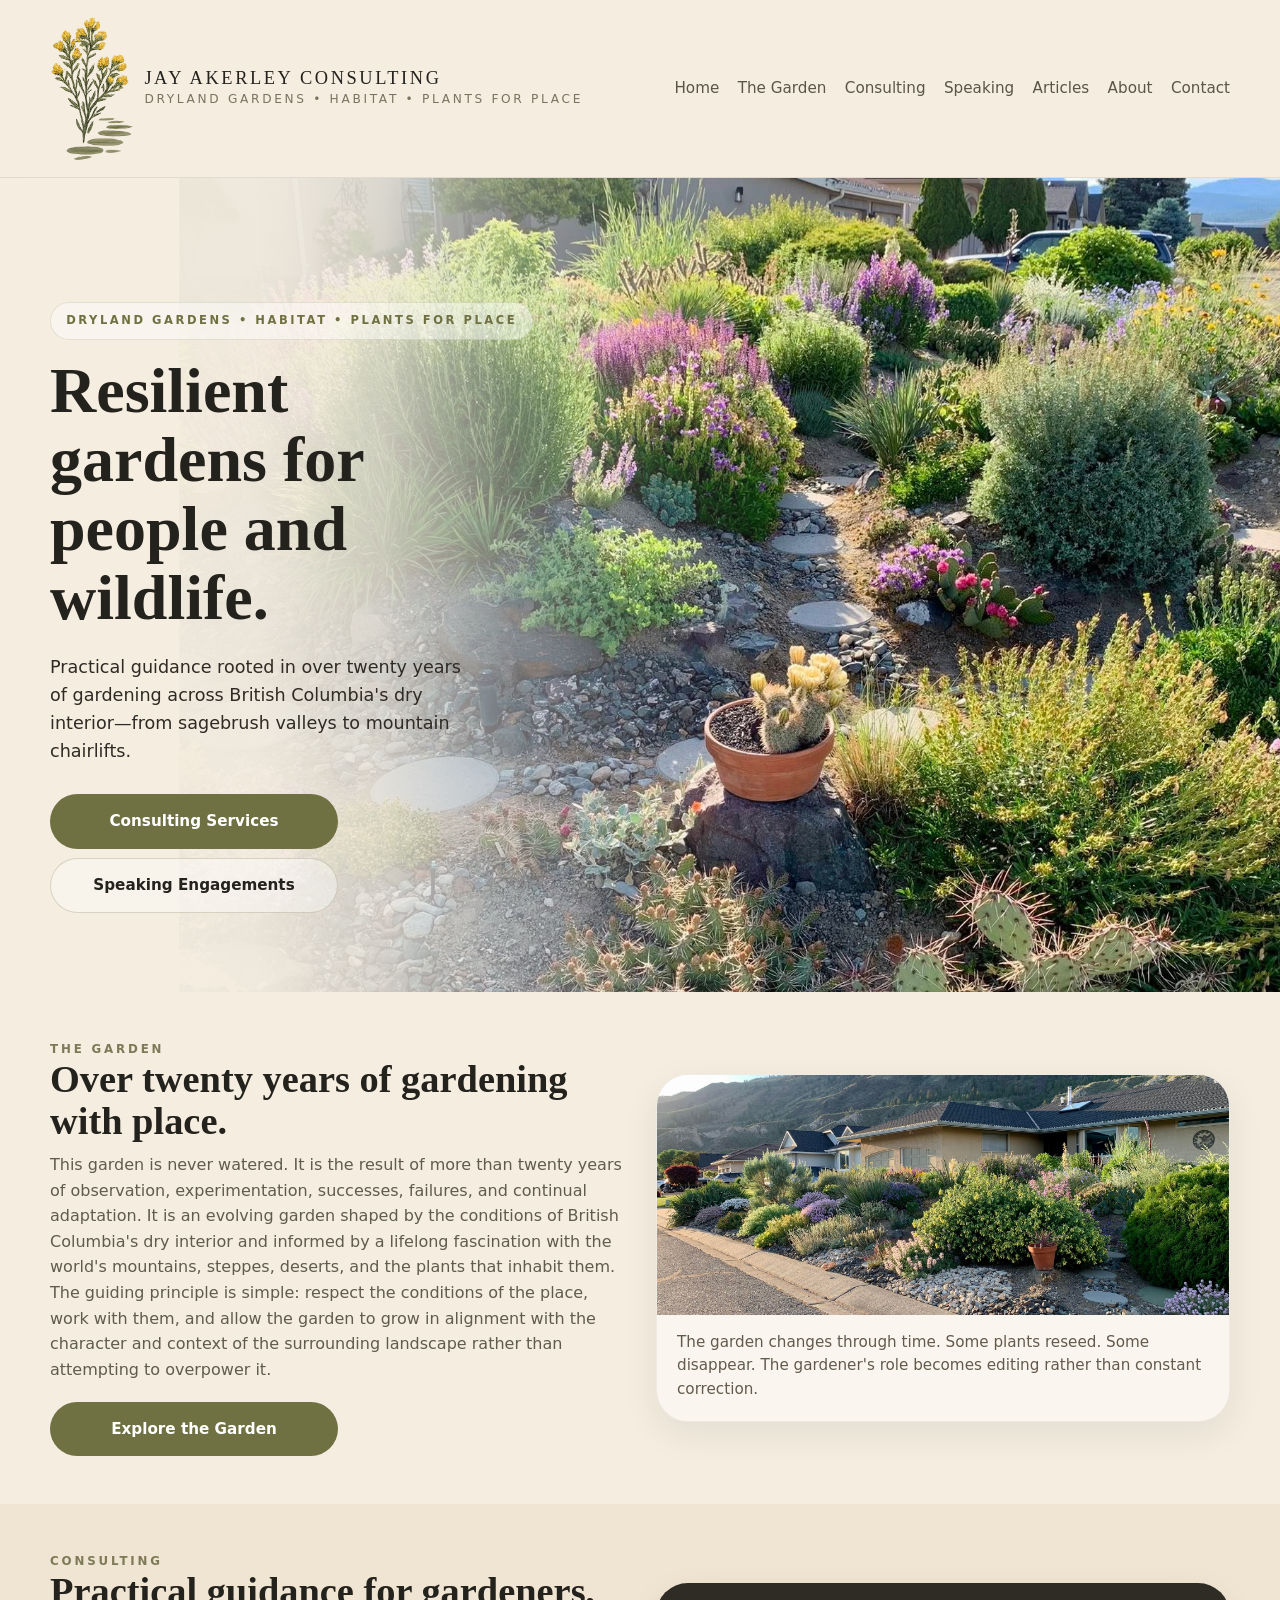
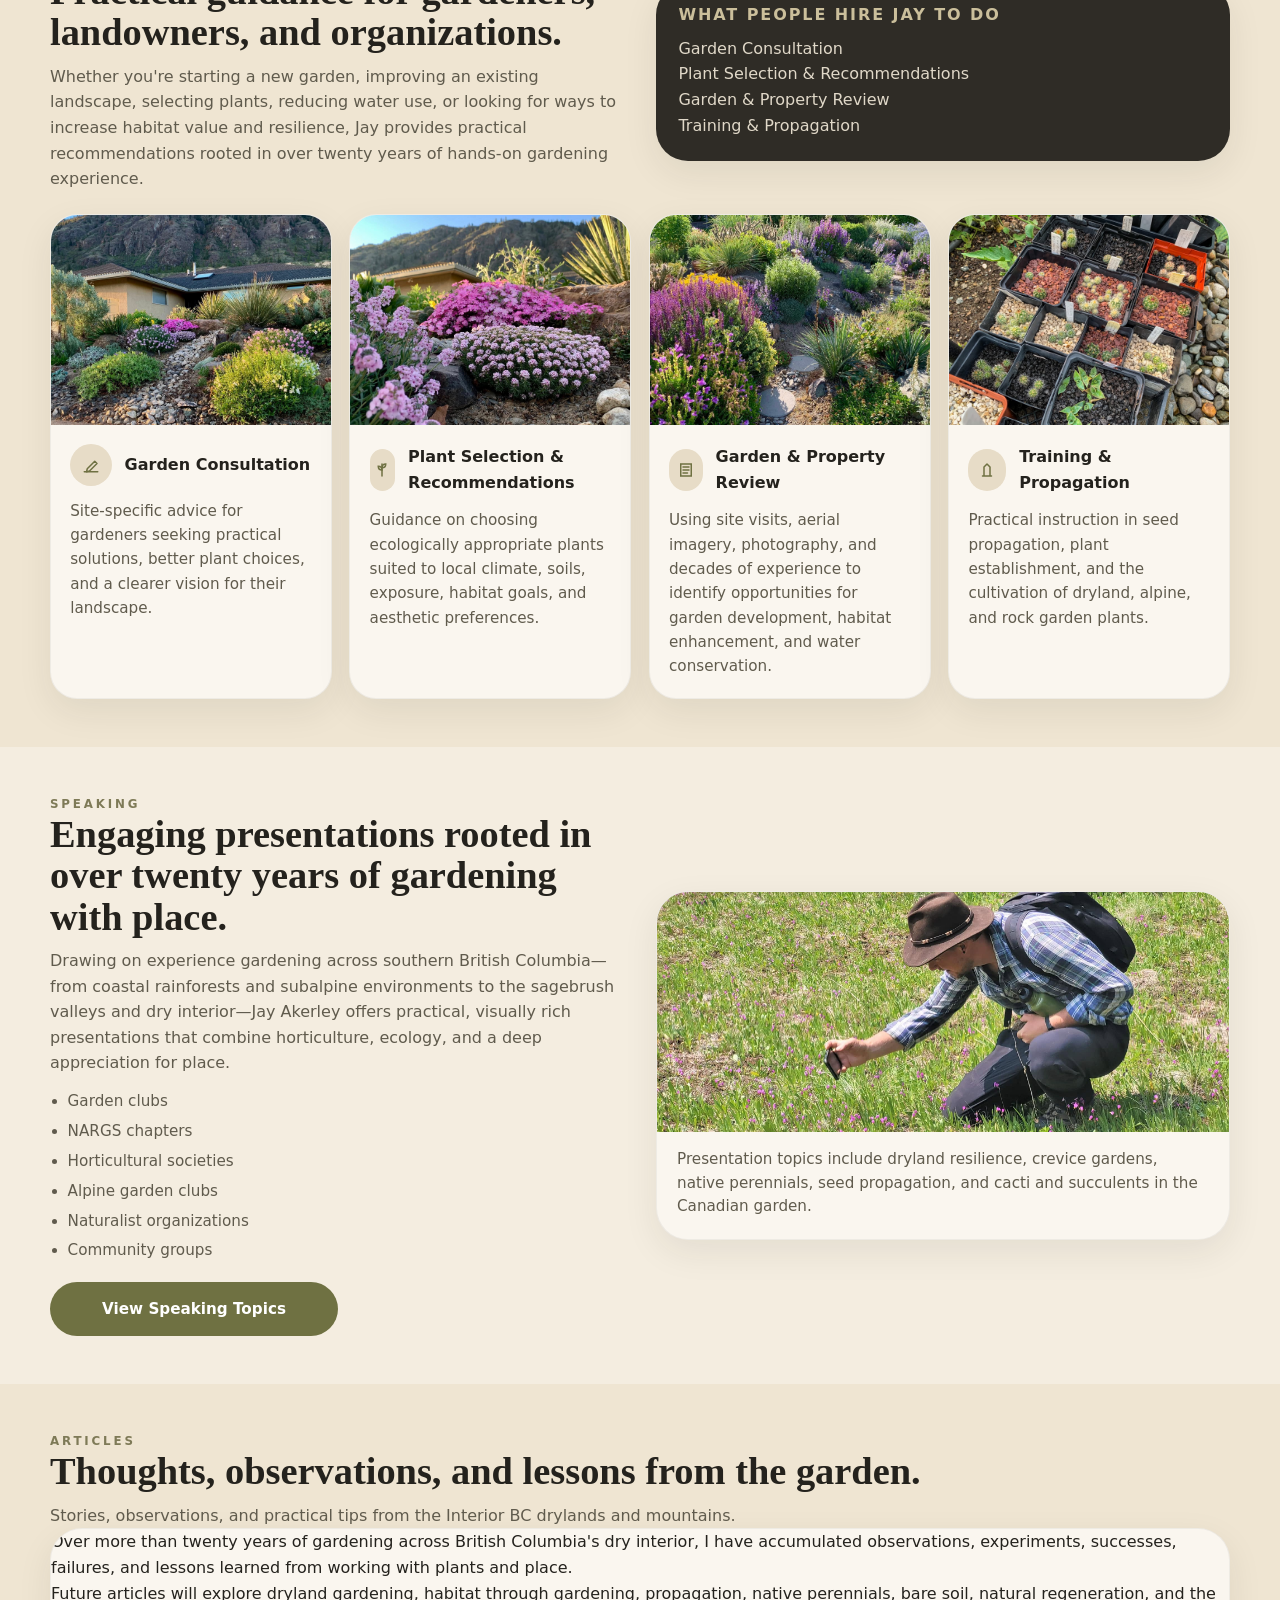
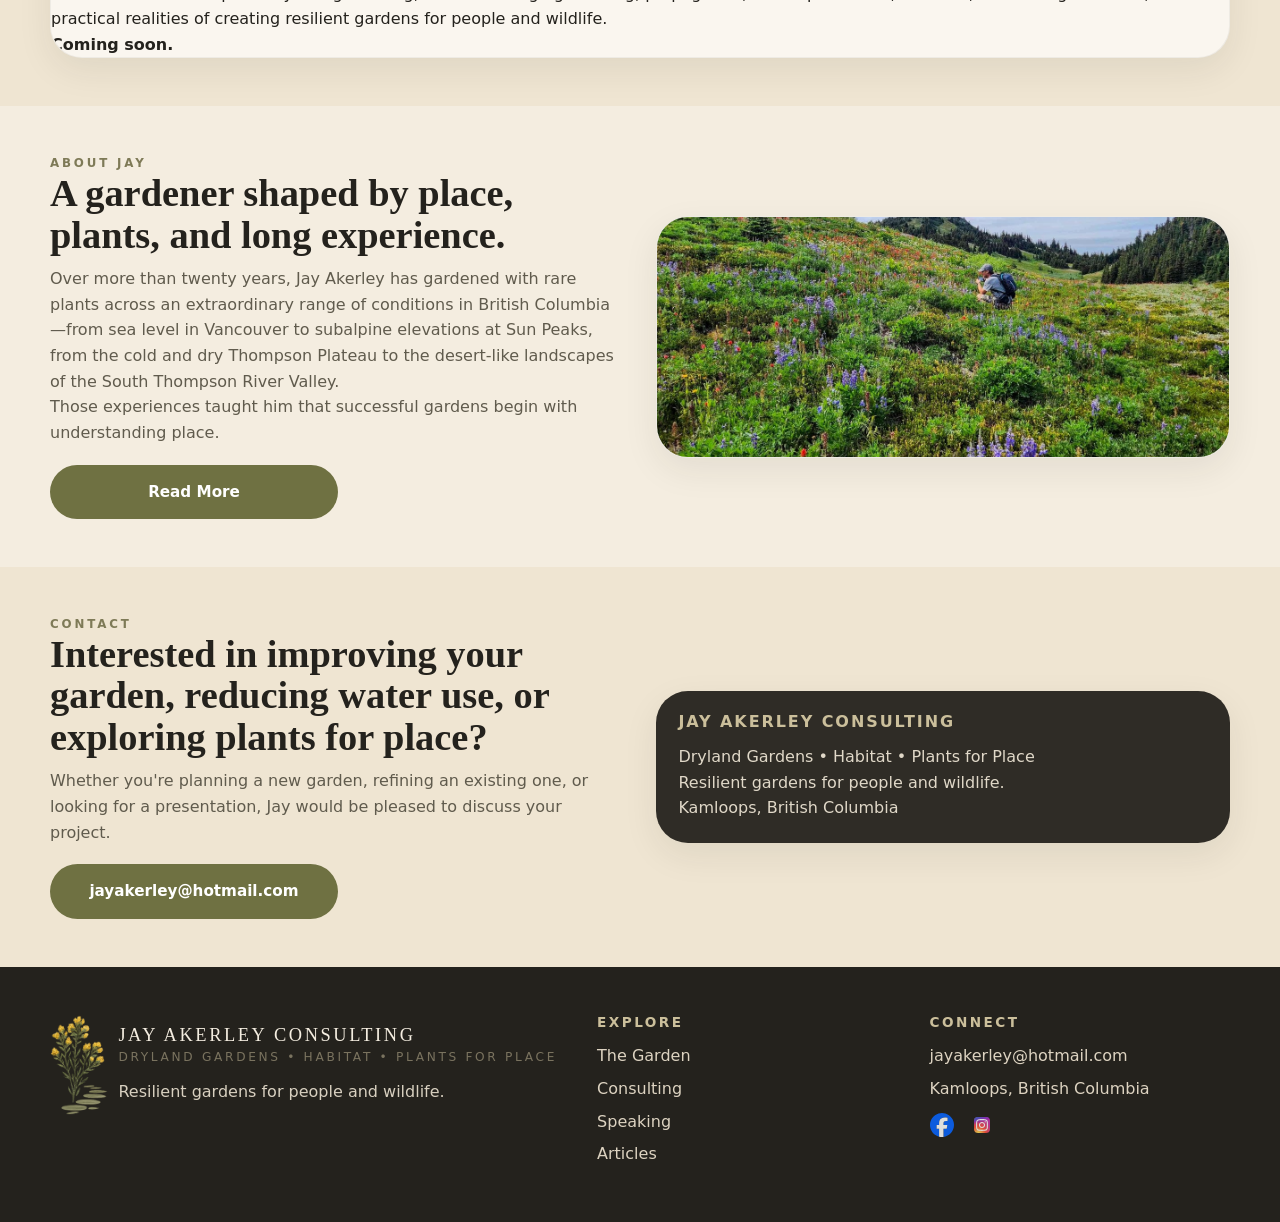
==== commit d48cad39: "Update index.html" ====
--- a/index.html
+++ b/index.html
@@ -169,7 +169,7 @@
       <article class="card"><div class="pad"><div class="pill">Article</div><h3 style="margin-top:.8rem;">Regeneration, Not Maintenance</h3><p class="small" style="margin-top:.6rem;">How a garden can increasingly participate in its own renewal.</p></div></article>
     </div>
 -->
-     <div class="article" style="margin-top:1.5rem;">
+     <div class="feature-card">
       <p>
         Over more than twenty years of gardening across British Columbia's dry interior,
         I have accumulated observations, experiments, successes, failures, and lessons
--- a/styles.css
+++ b/styles.css
@@ -155,6 +155,37 @@
 }
 .card .pad{padding:1.2rem}
 .card .meta{display:flex; align-items:center; gap:.8rem; margin-bottom:.8rem}
+.feature-card{
+  background:var(--card);
+  border-radius:2rem;
+  box-shadow:var(--shadow);
+  border:1px solid rgba(36,34,29,.05);
+  overflow:hidden;
+}
+
+.feature-card .image-box{
+  width:100%;
+  aspect-ratio:4 / 3;
+  overflow:hidden;
+}
+
+.feature-card .image-box img{
+  display:block;
+  width:100%;
+  height:100%;
+  object-fit:cover;
+}
+
+.feature-card .pad{
+  padding:1rem 1.25rem 1.25rem;
+}
+
+.feature-card .small{
+  font-size:.95rem;
+  color:var(--muted);
+  line-height:1.55;
+  margin:0;
+}
 .icon-badge{
   width:2.6rem; height:2.6rem; border-radius:999px; display:grid; place-items:center;
   background:#e7dcc7; color:var(--sage)
@@ -220,11 +251,7 @@
   box-shadow:var(--shadow);
   border:1px solid rgba(36,34,29,.05);
   overflow:hidden;
-  padding:0;
-}
-
-.article .pad{
-  padding:1rem 1.25rem 1.25rem;
+  padding:1.25rem 1.5rem;
 }
 
 .article + .article{
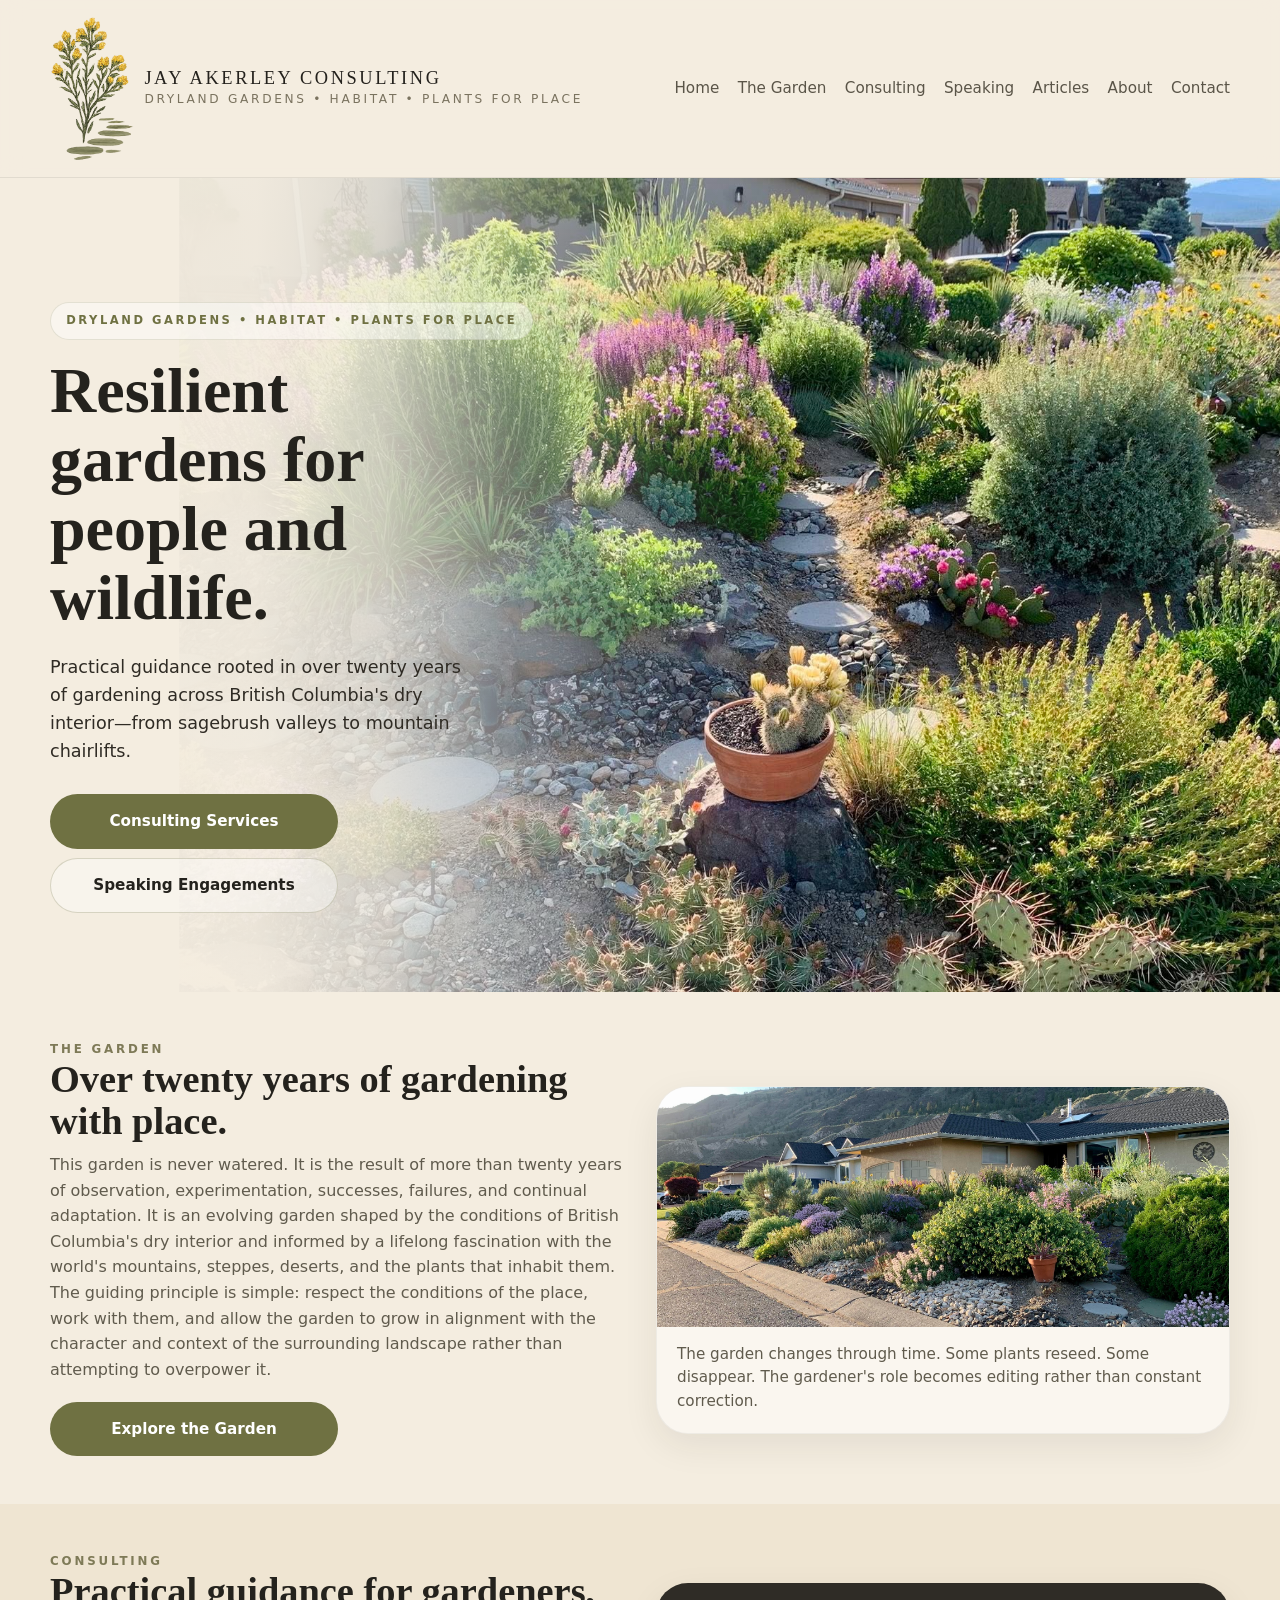
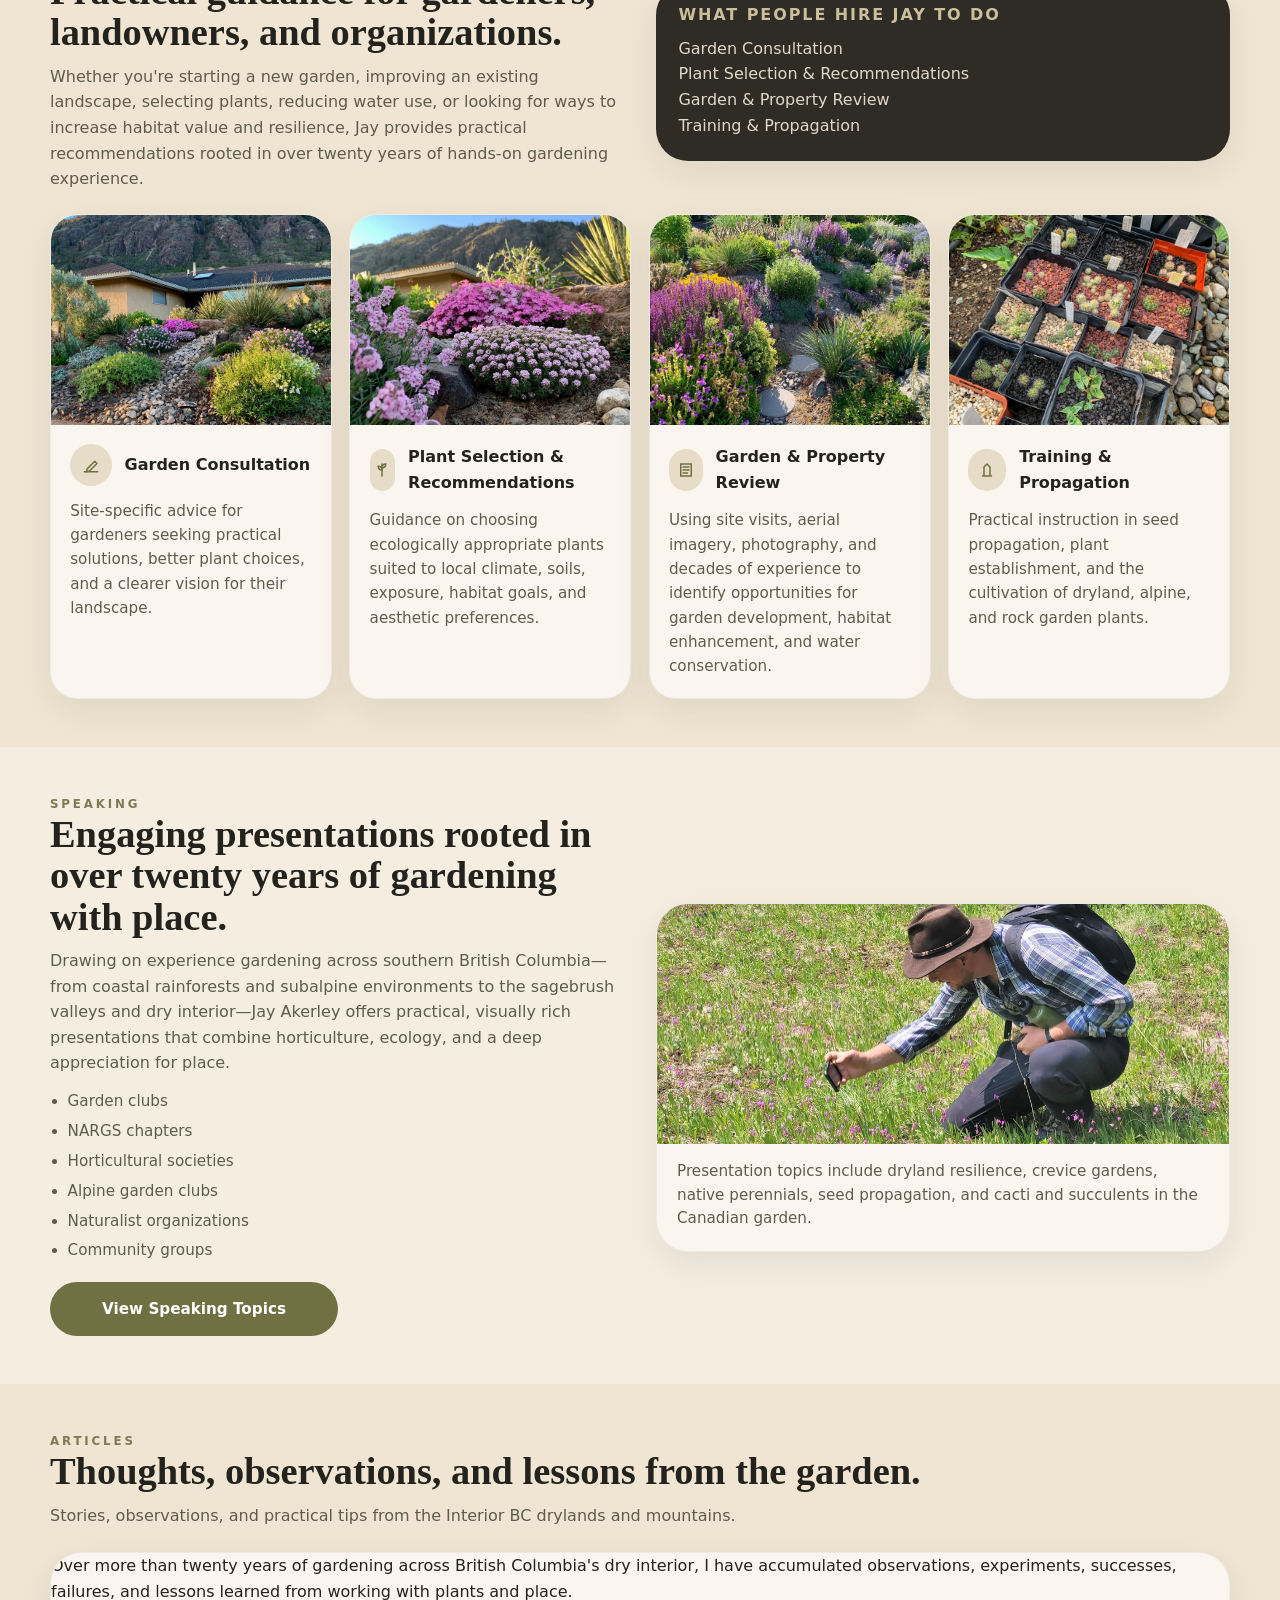
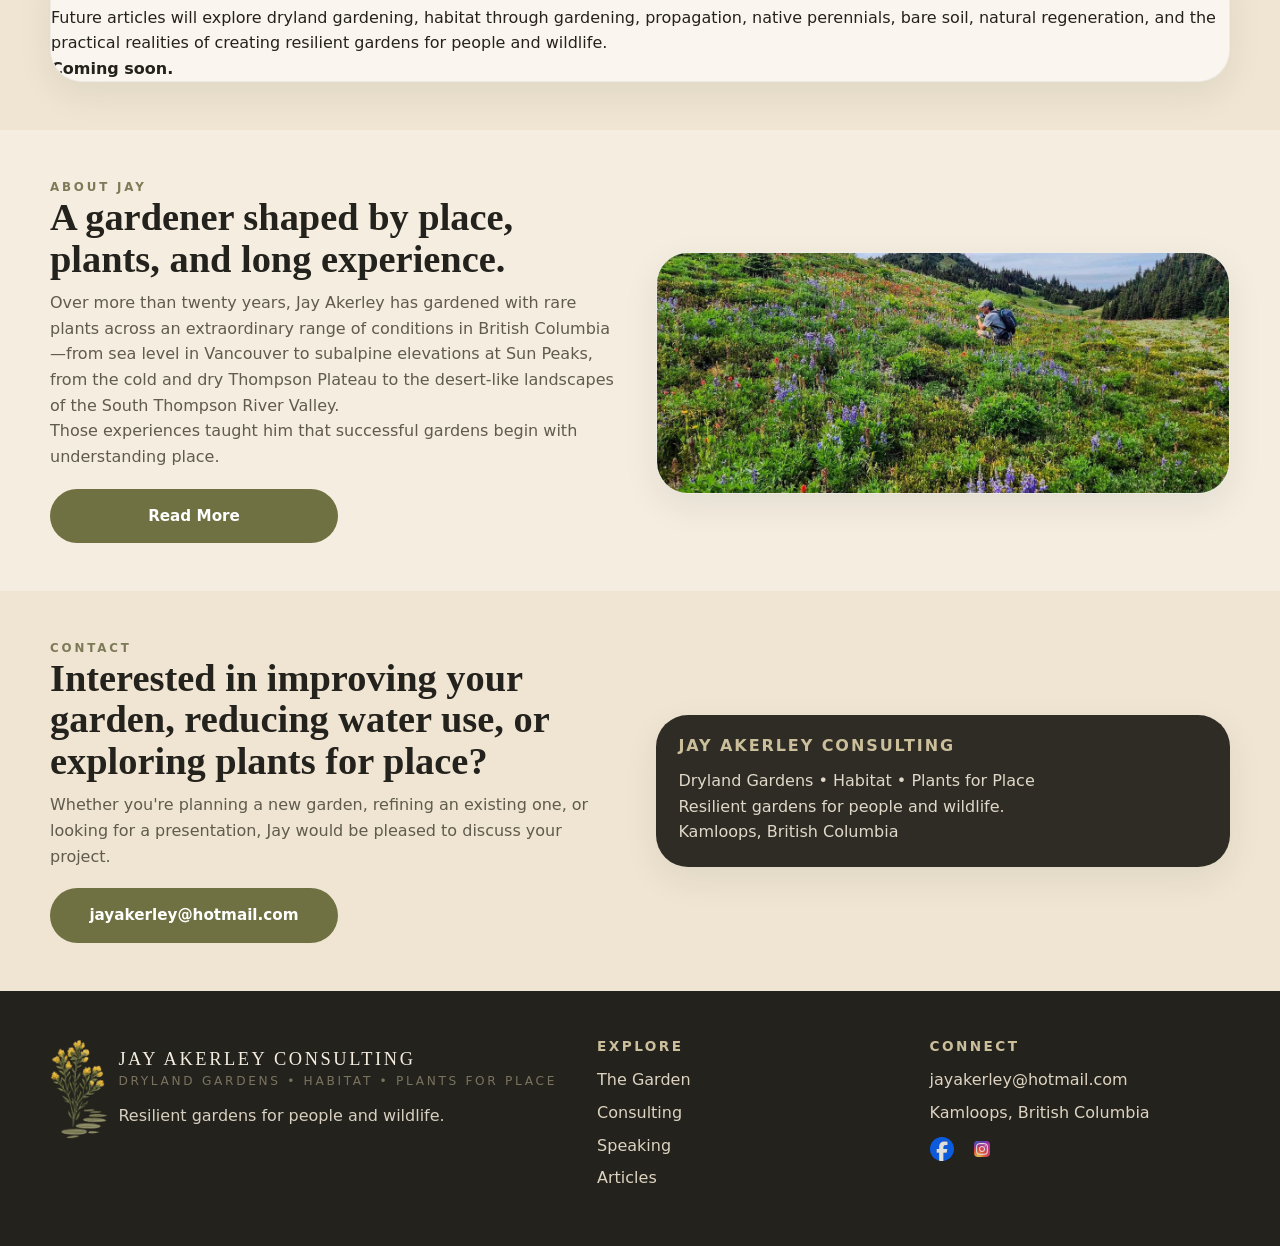
==== commit cd8a4ddb: "Update index.html" ====
--- a/index.html
+++ b/index.html
@@ -5,7 +5,7 @@
   <meta name="viewport" content="width=device-width, initial-scale=1" />
   <title>Jay Akerley Consulting</title>
   <meta name="description" content="Jay Akerley Consulting — Dryland Gardens, Habitat, Plants for Place." />
-  <link rel="stylesheet" href="/styles.css" />
+  <link rel="stylesheet" href="/styles.css?v=3" />
 </head>
 <body class="">
   <header class="site-header">
--- a/styles.css
+++ b/styles.css
@@ -161,6 +161,7 @@
   box-shadow:var(--shadow);
   border:1px solid rgba(36,34,29,.05);
   overflow:hidden;
+  margin-top:1.5rem;
 }
 
 .feature-card .image-box{
@@ -251,7 +252,6 @@
   box-shadow:var(--shadow);
   border:1px solid rgba(36,34,29,.05);
   overflow:hidden;
-  padding:1.25rem 1.5rem;
 }
 
 .article + .article{
@@ -452,3 +452,33 @@
   .image-box{height:210px}
   .image-box.tall{height:240px}
 }
+.page-content .article{
+  background:var(--card);
+  border-radius:2rem;
+  box-shadow:var(--shadow);
+  border:1px solid rgba(36,34,29,.05);
+  overflow:hidden;
+  padding:1.25rem 1.5rem;
+}
+
+.page-content .article + .article{
+  margin-top:1rem;
+}
+
+.page-content .article h3{
+  margin:0 0 .75rem;
+}
+
+.page-content .article p{
+  line-height:1.55;
+  margin:0 0 1rem;
+}
+
+.page-content .article p:last-child{
+  margin-bottom:0;
+}
+
+.page-content .small{
+  font-size:.95rem;
+  color:var(--muted);
+}
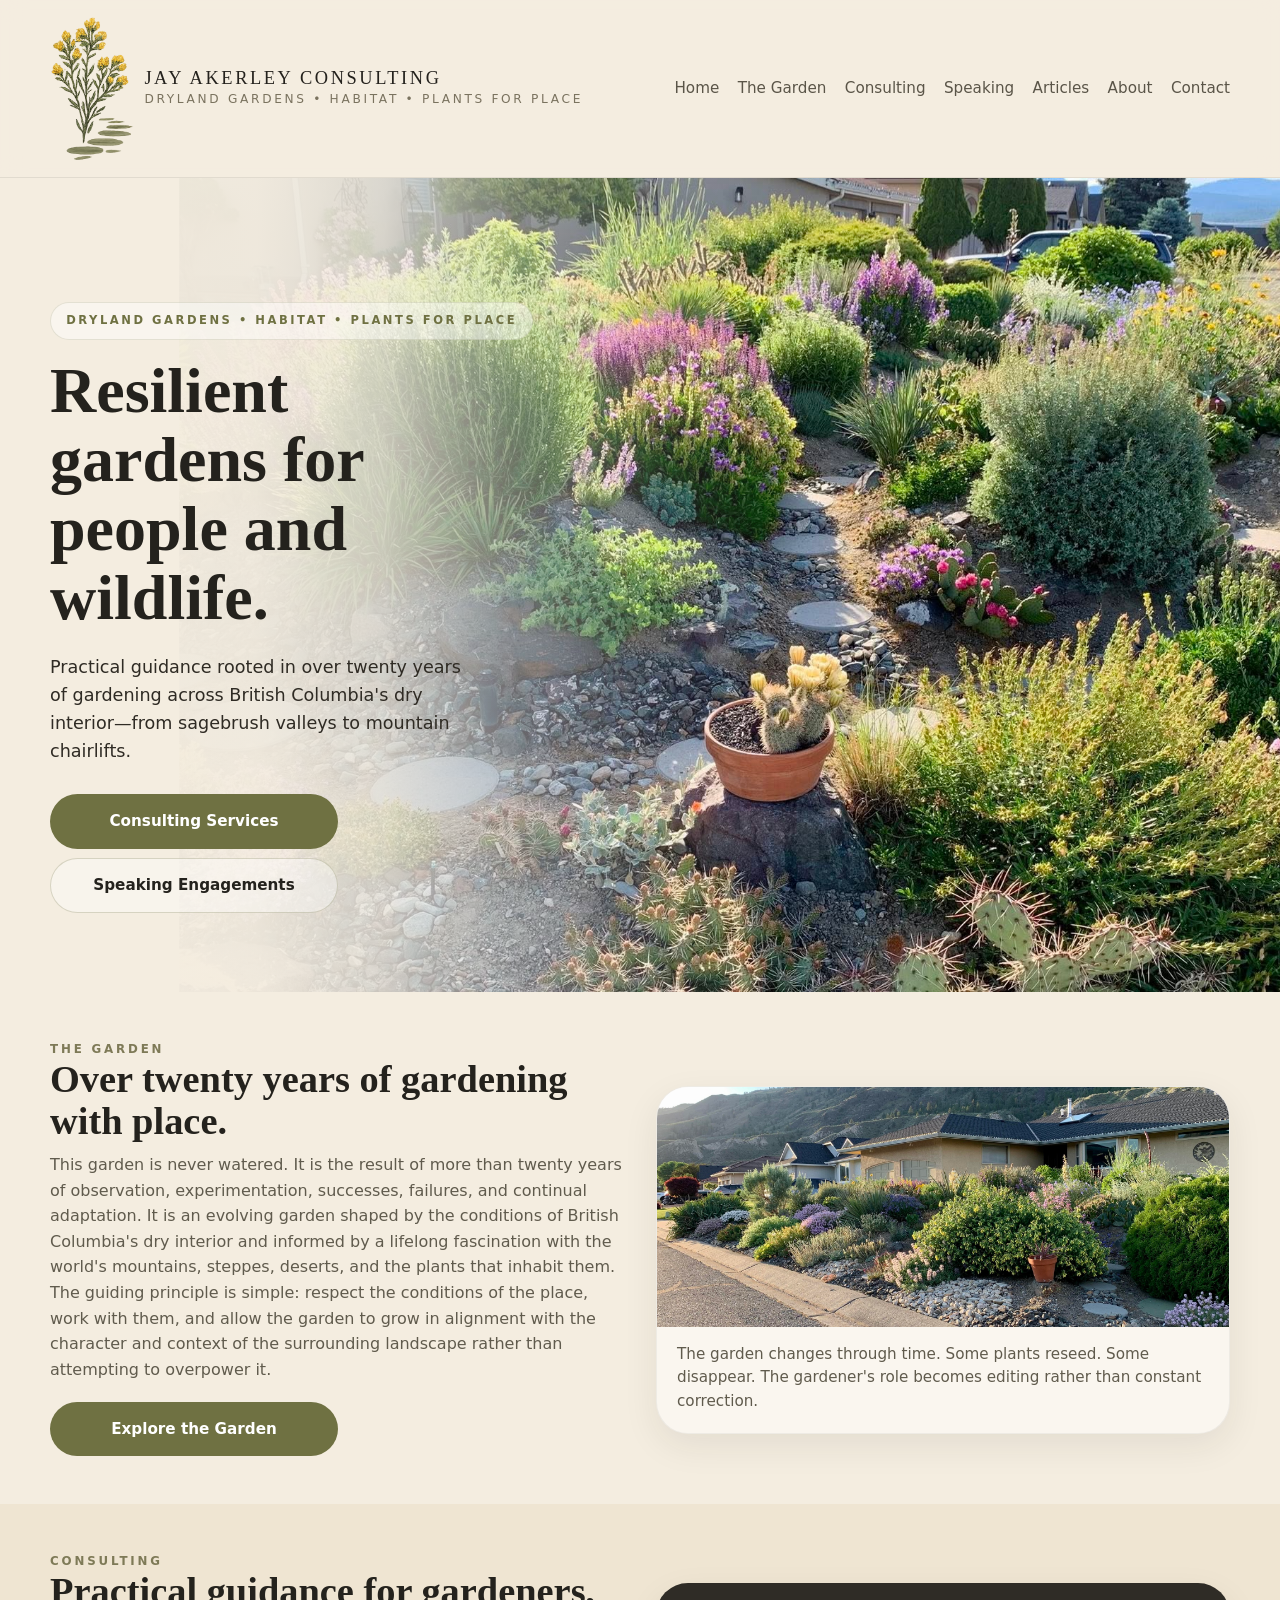
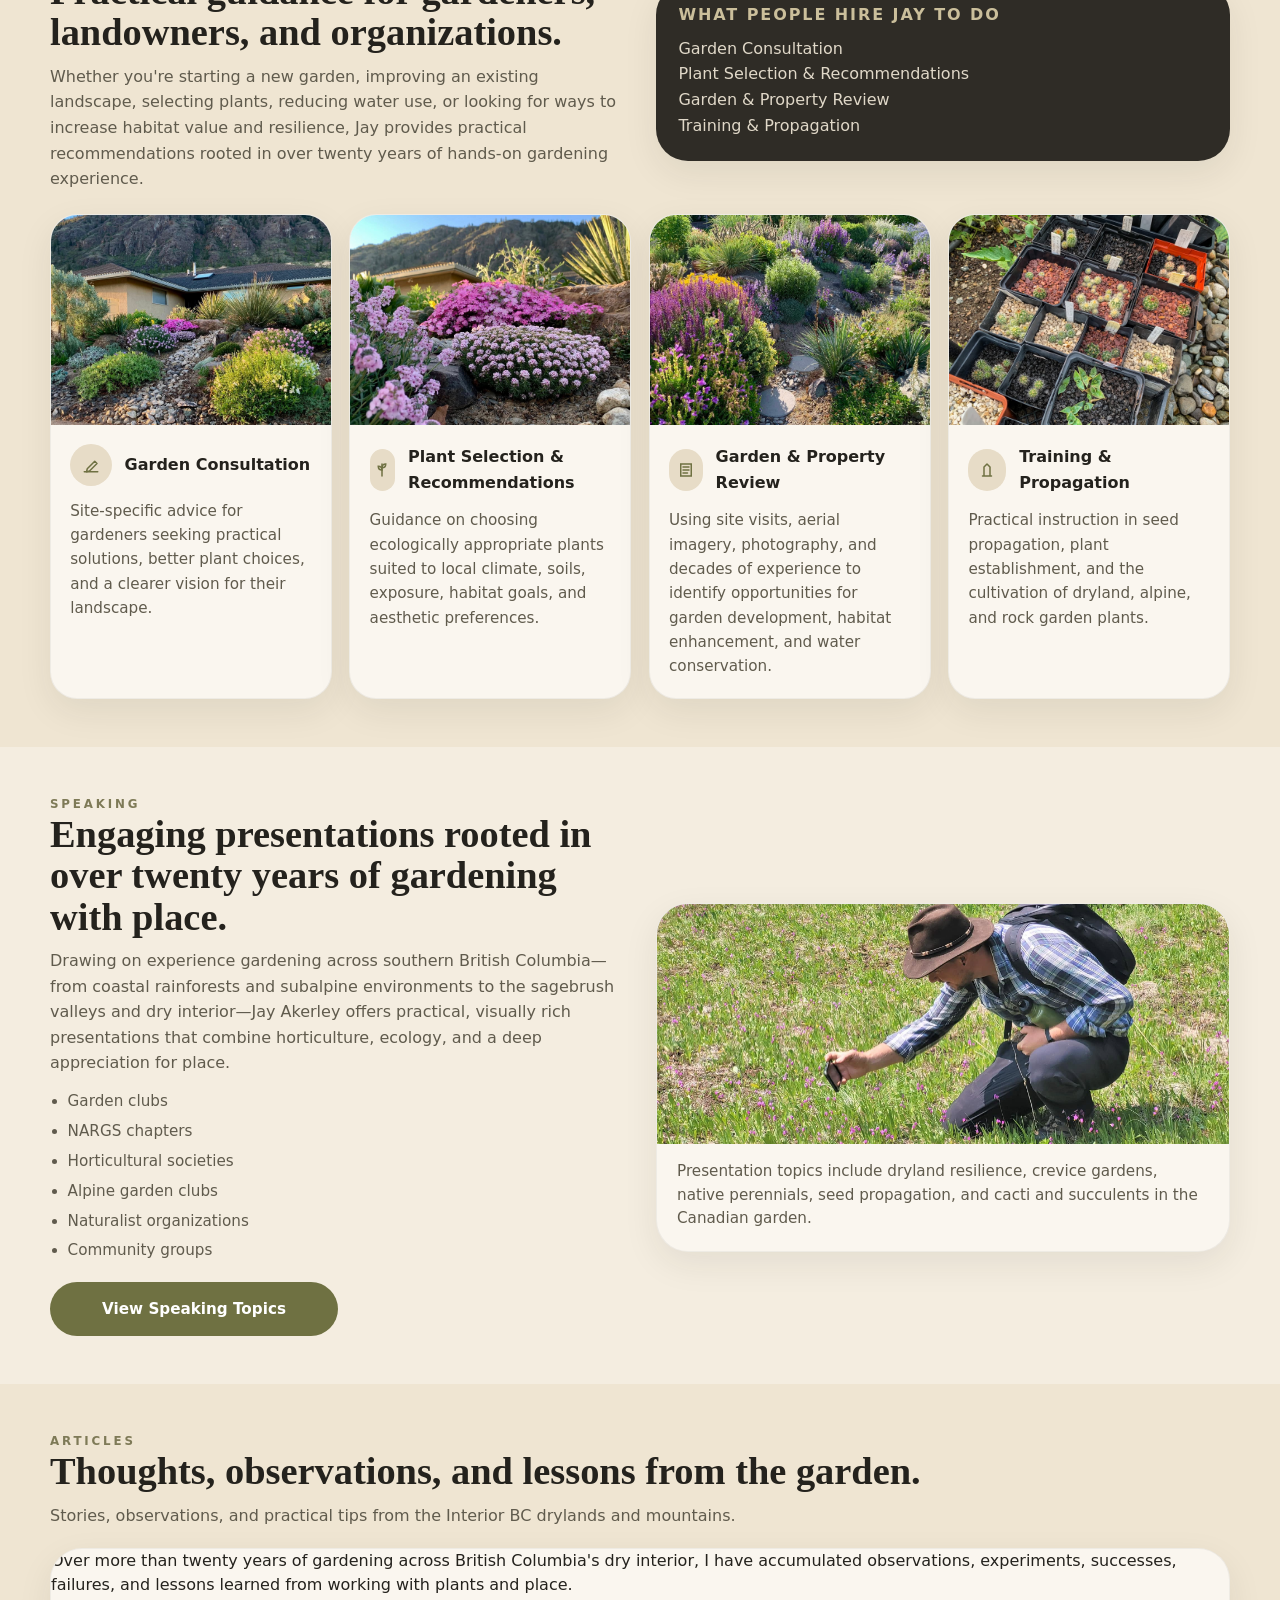
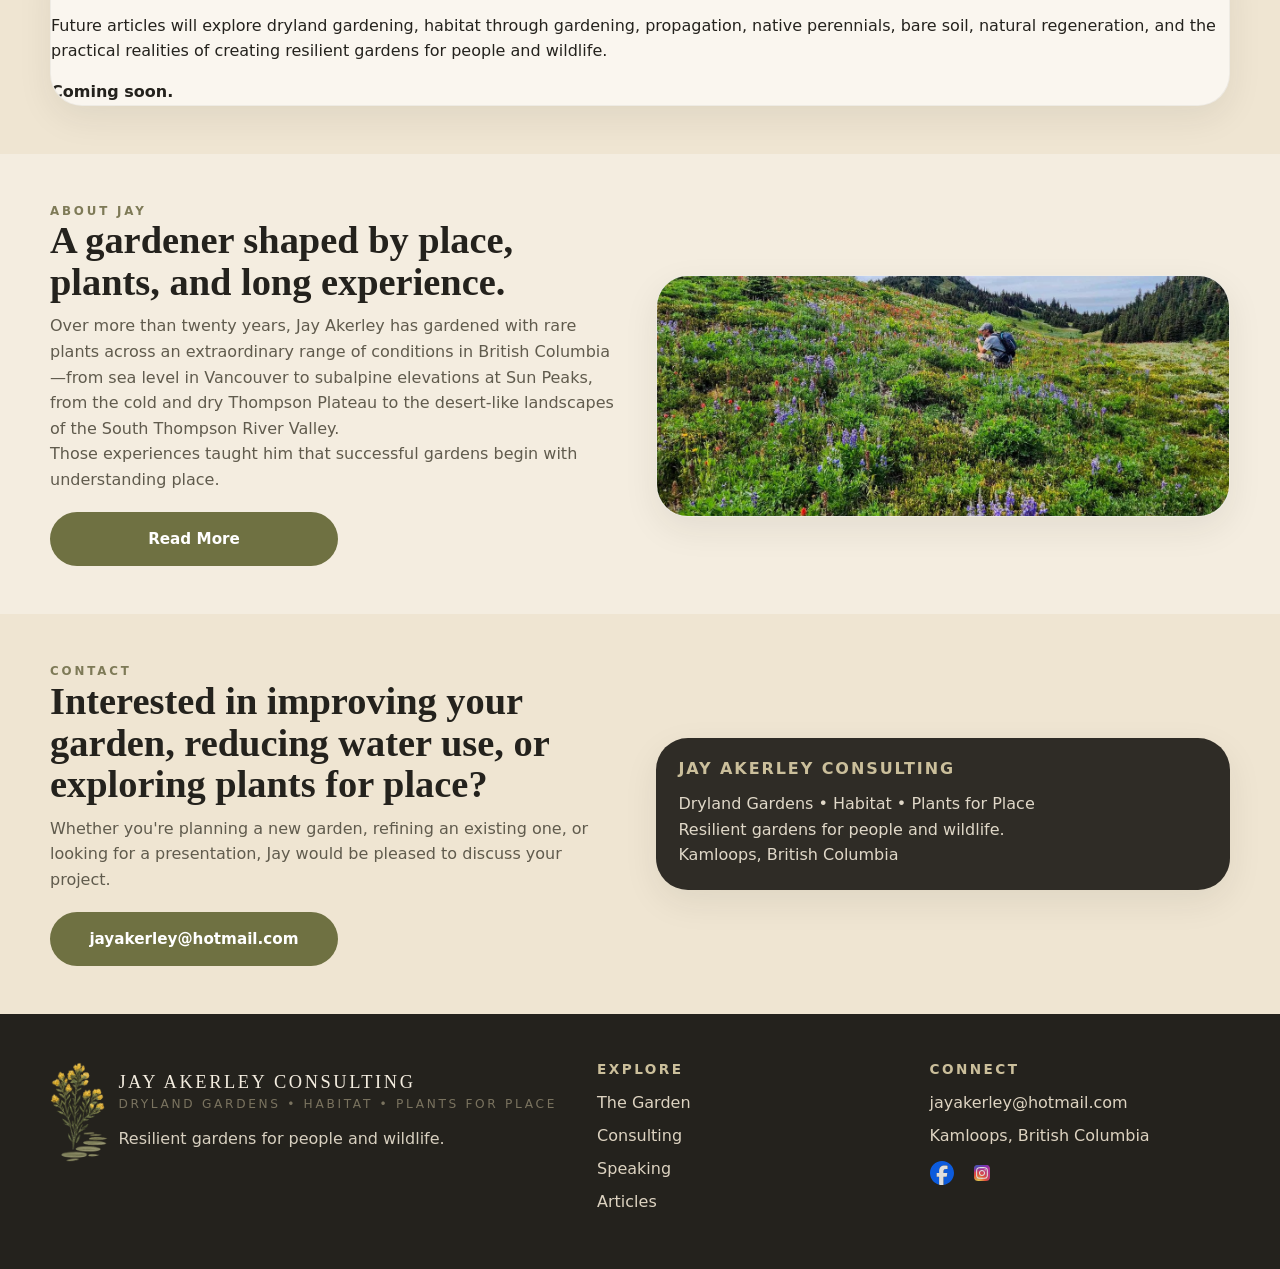
==== commit 63ed0c0b: "Update index.html" ====
--- a/index.html
+++ b/index.html
@@ -162,14 +162,8 @@
     <p class="eyebrow">Articles</p>
     <h2>Thoughts, observations, and lessons from the garden.</h2>
     <p class="copy">Stories, observations, and practical tips from the Interior BC drylands and mountains.</p>
-<!--
-    <div class="card-grid grid-3" style="margin-top:1.2rem;">
-      <article class="card"><div class="pad"><div class="pill">Article</div><h3 style="margin-top:.8rem;">Bare Soil, Living Garden</h3><p class="small" style="margin-top:.6rem;">Why exposed soil, natural regeneration, and editing matter in this style of gardening.</p></div></article>
-      <article class="card"><div class="pad"><div class="pill">Article</div><h3 style="margin-top:.8rem;">Gardening with Place</h3><p class="small" style="margin-top:.6rem;">How climate, soils, exposure, and ecology shape better gardens.</p></div></article>
-      <article class="card"><div class="pad"><div class="pill">Article</div><h3 style="margin-top:.8rem;">Regeneration, Not Maintenance</h3><p class="small" style="margin-top:.6rem;">How a garden can increasingly participate in its own renewal.</p></div></article>
-    </div>
--->
-     <div class="feature-card">
+
+    <div class="article" style="margin-top:1.2rem;">
       <p>
         Over more than twenty years of gardening across British Columbia's dry interior,
         I have accumulated observations, experiments, successes, failures, and lessons
@@ -181,6 +175,7 @@
         propagation, native perennials, bare soil, natural regeneration, and the
         practical realities of creating resilient gardens for people and wildlife.
       </p>
+
       <p><strong>Coming soon.</strong></p>
     </div>
   </div>
